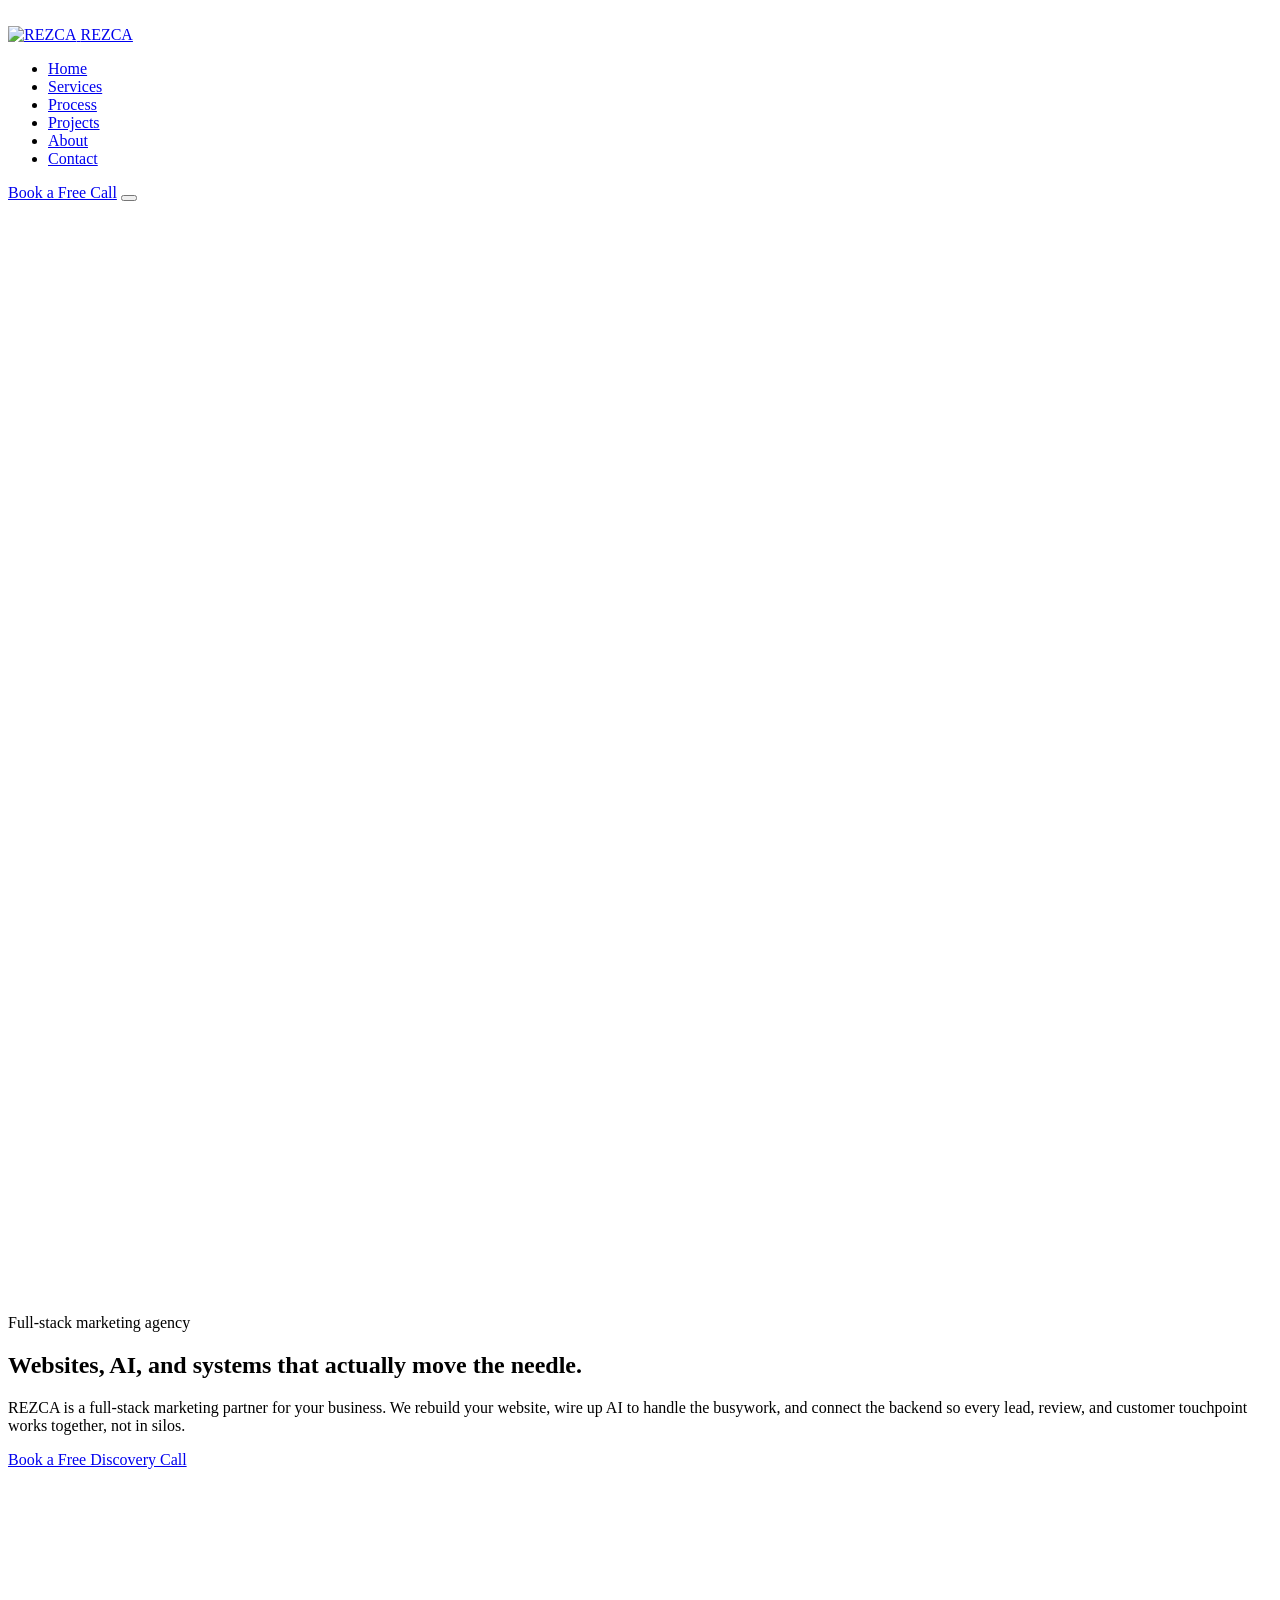
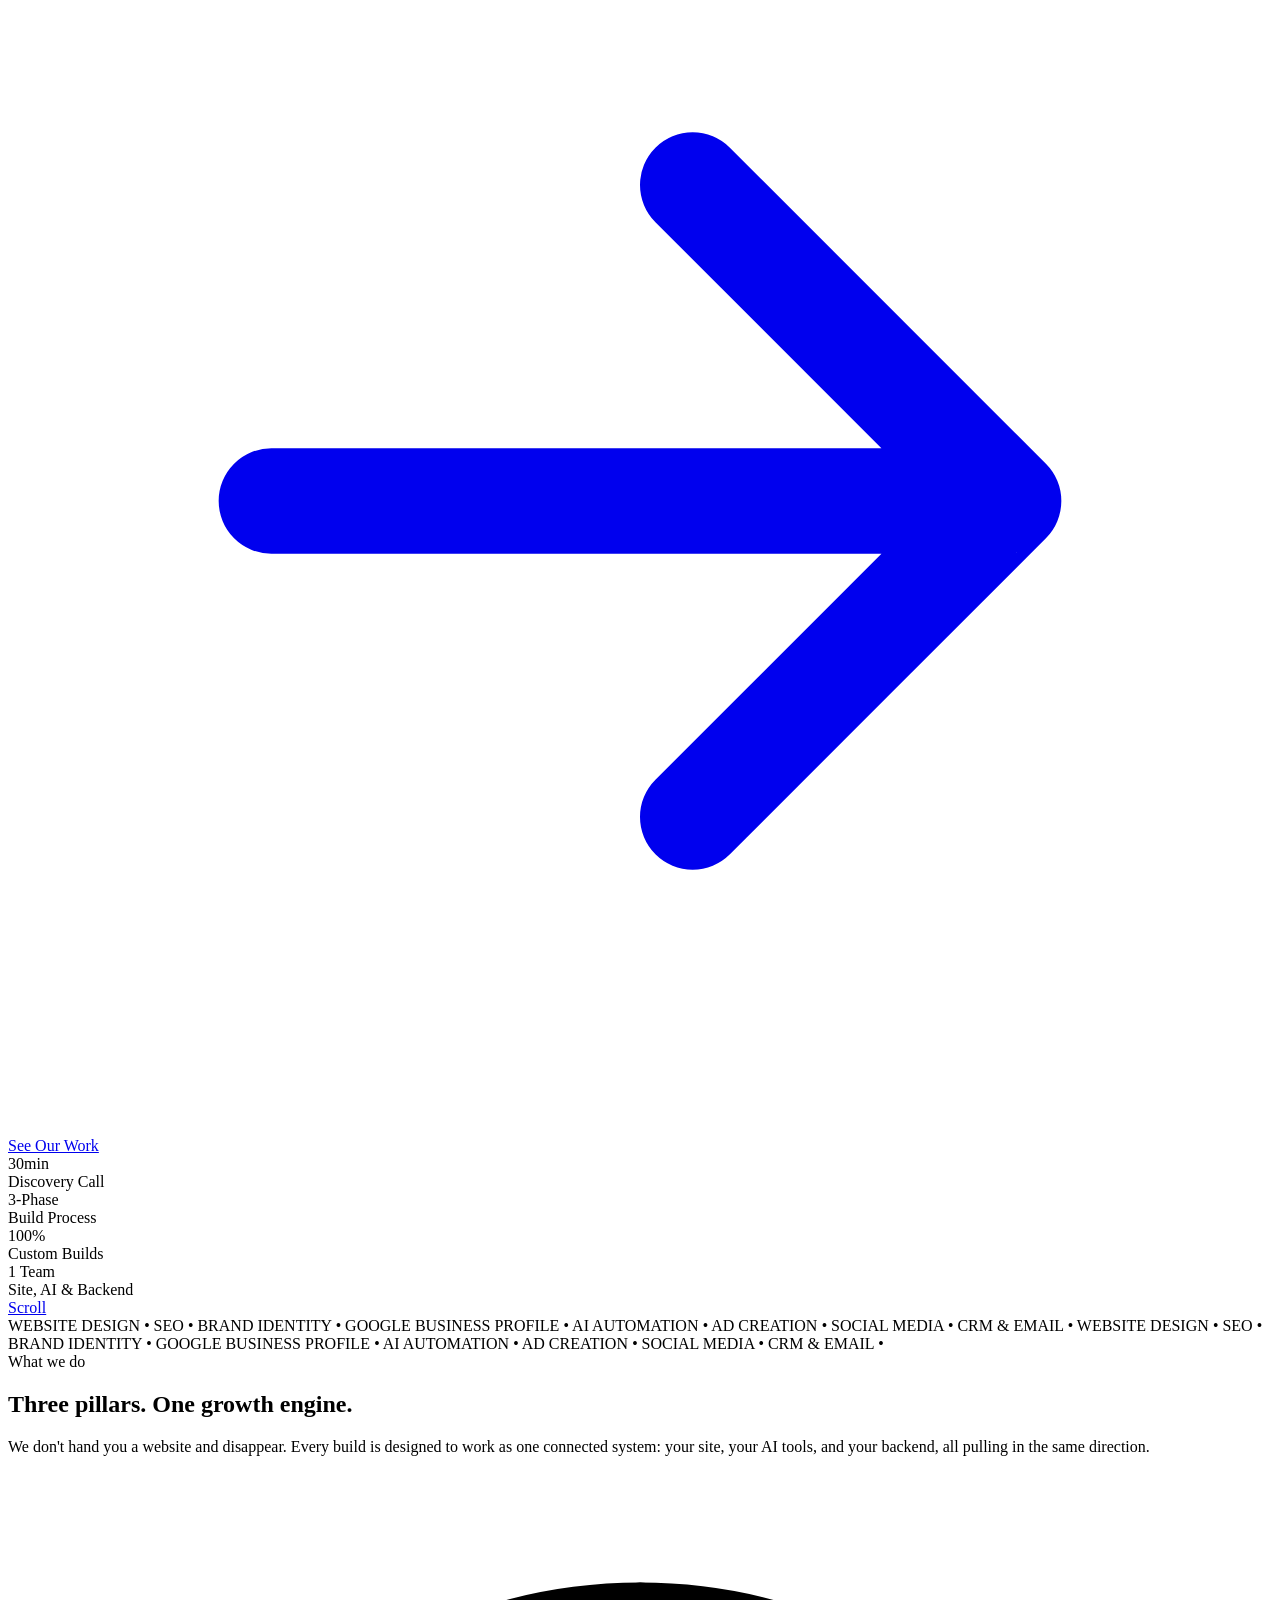
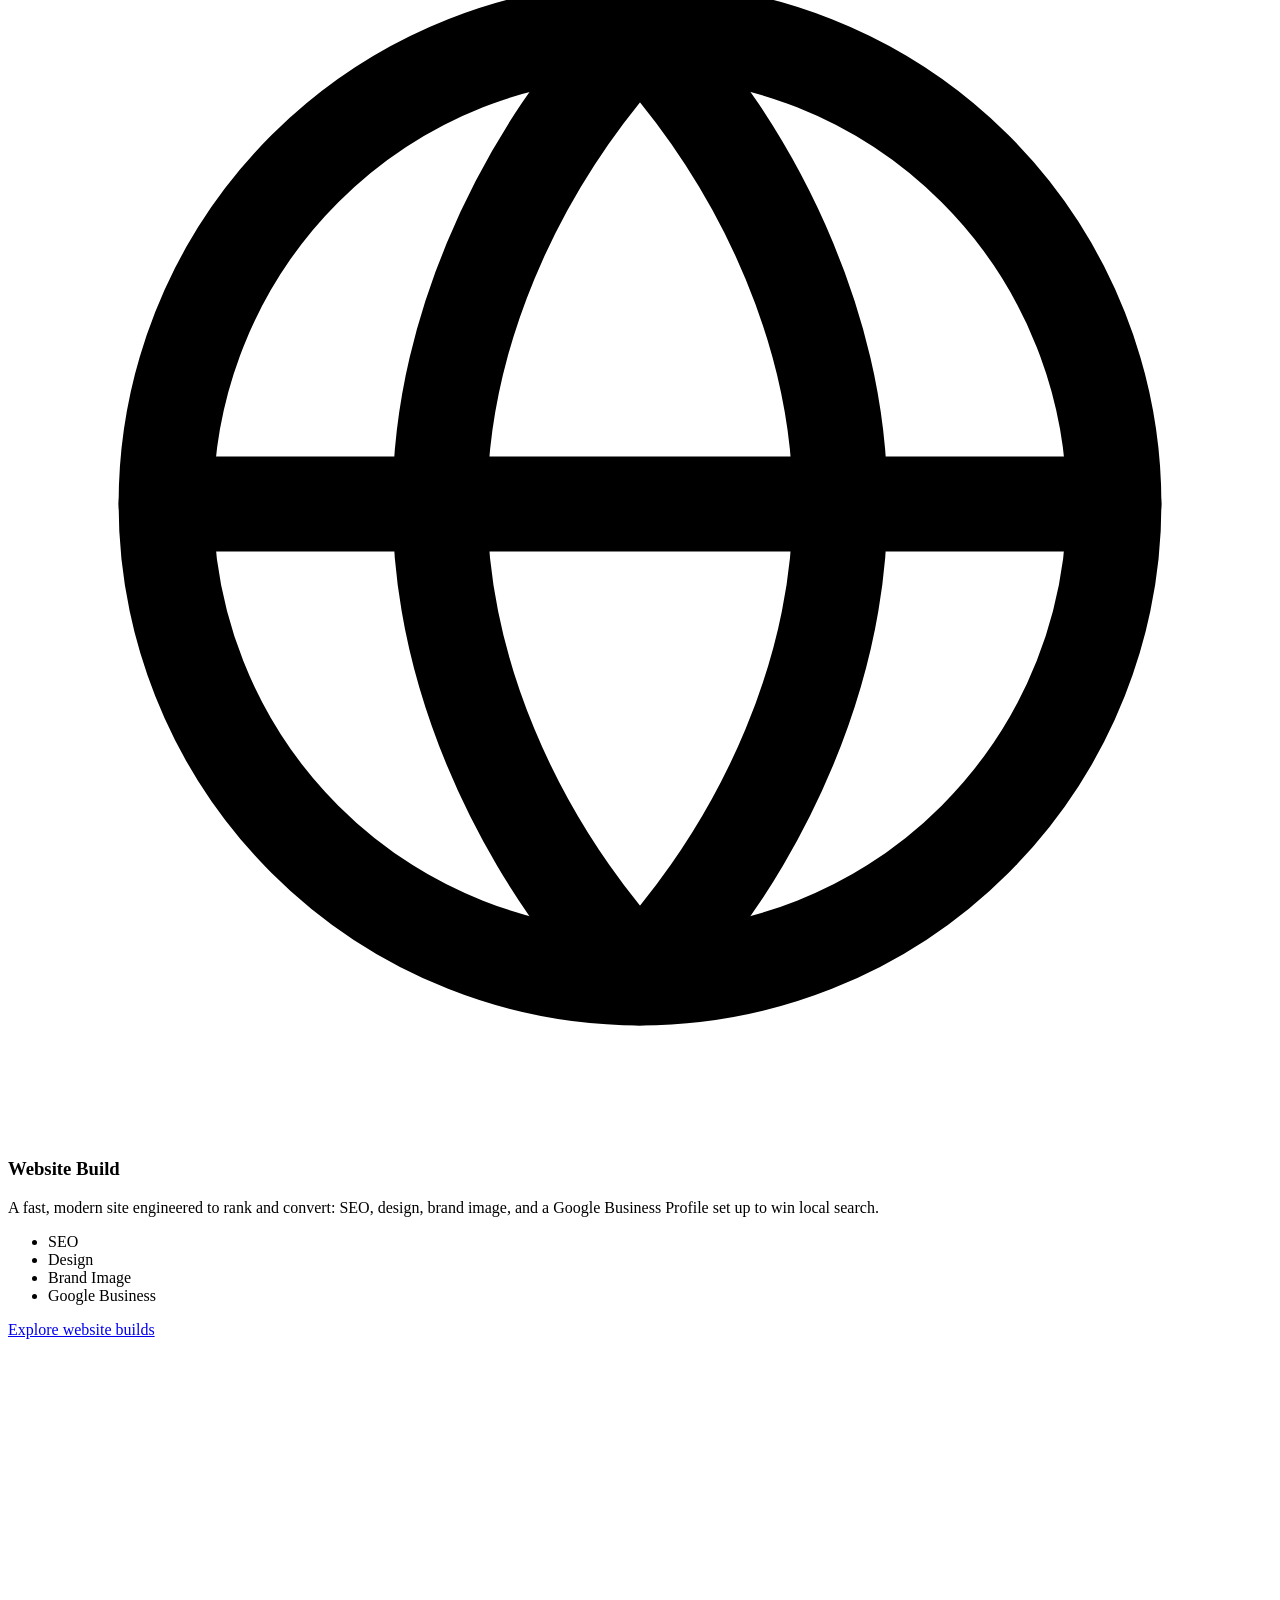
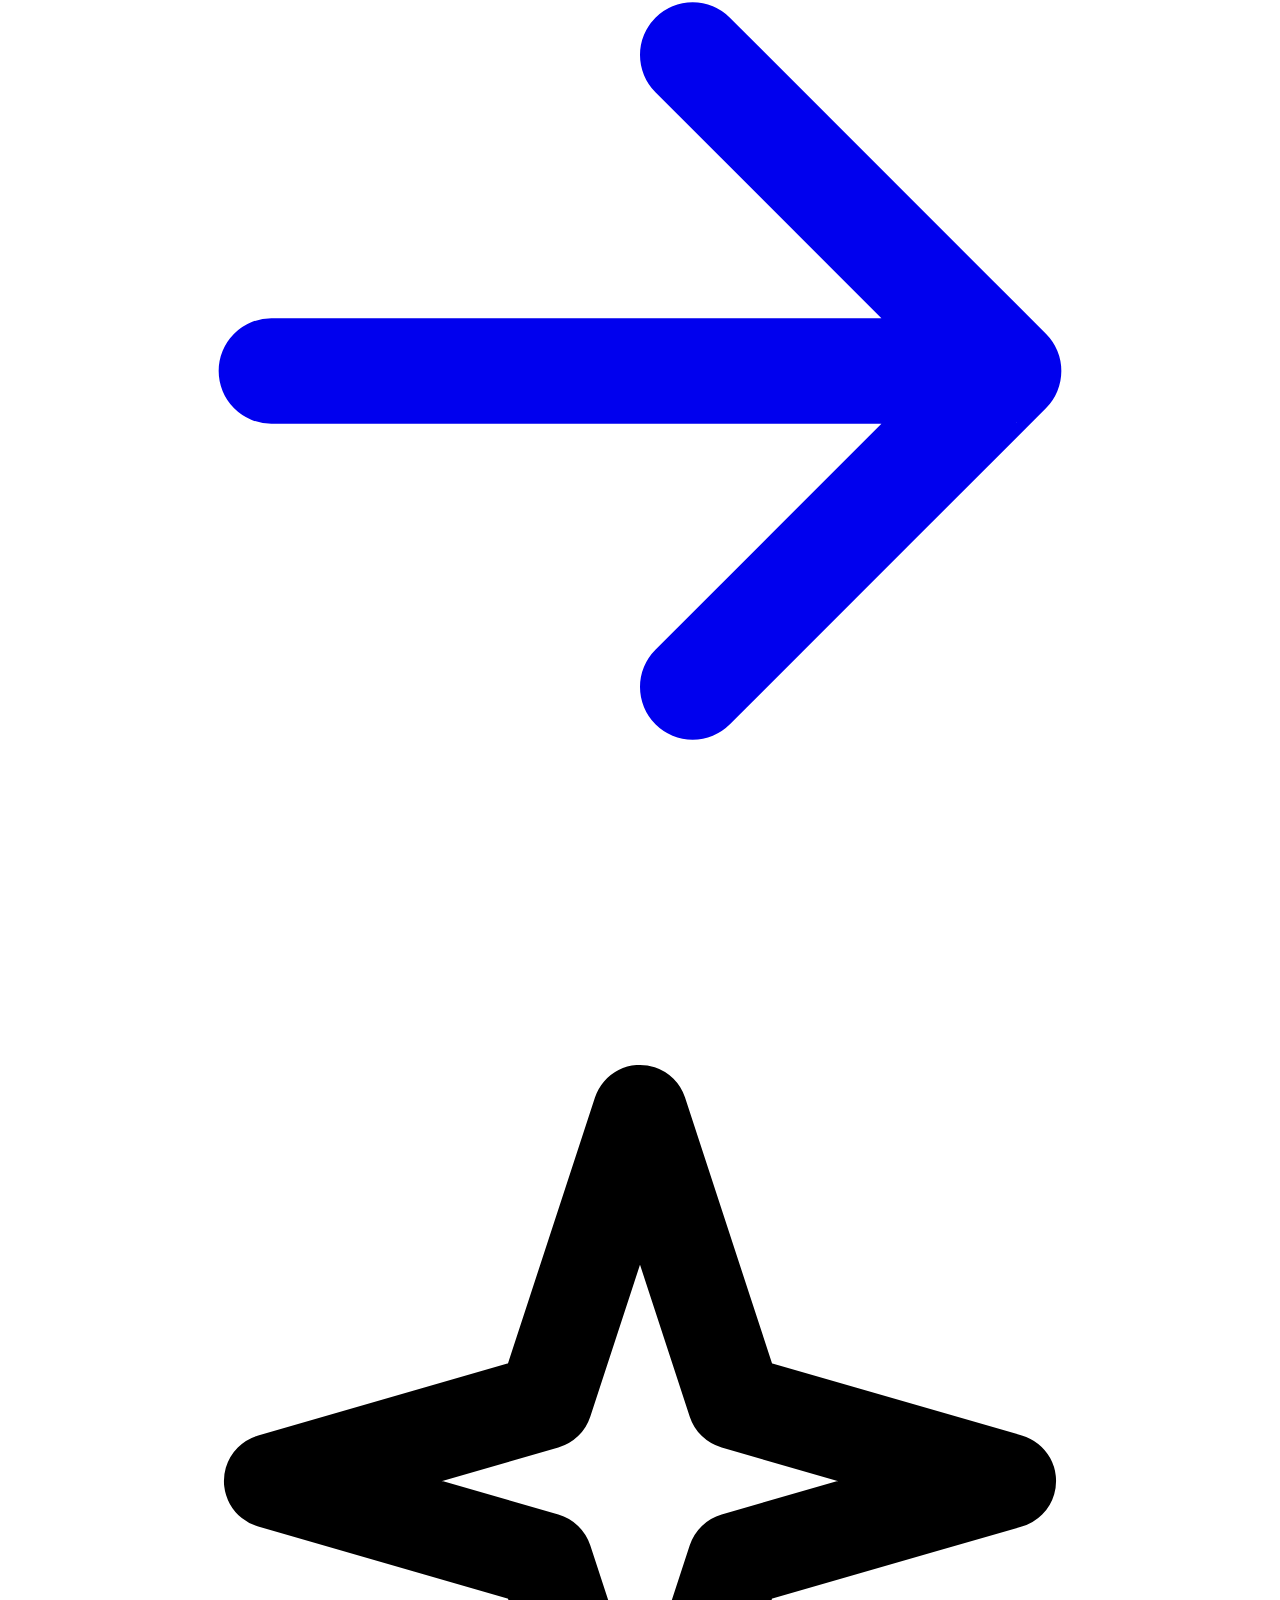
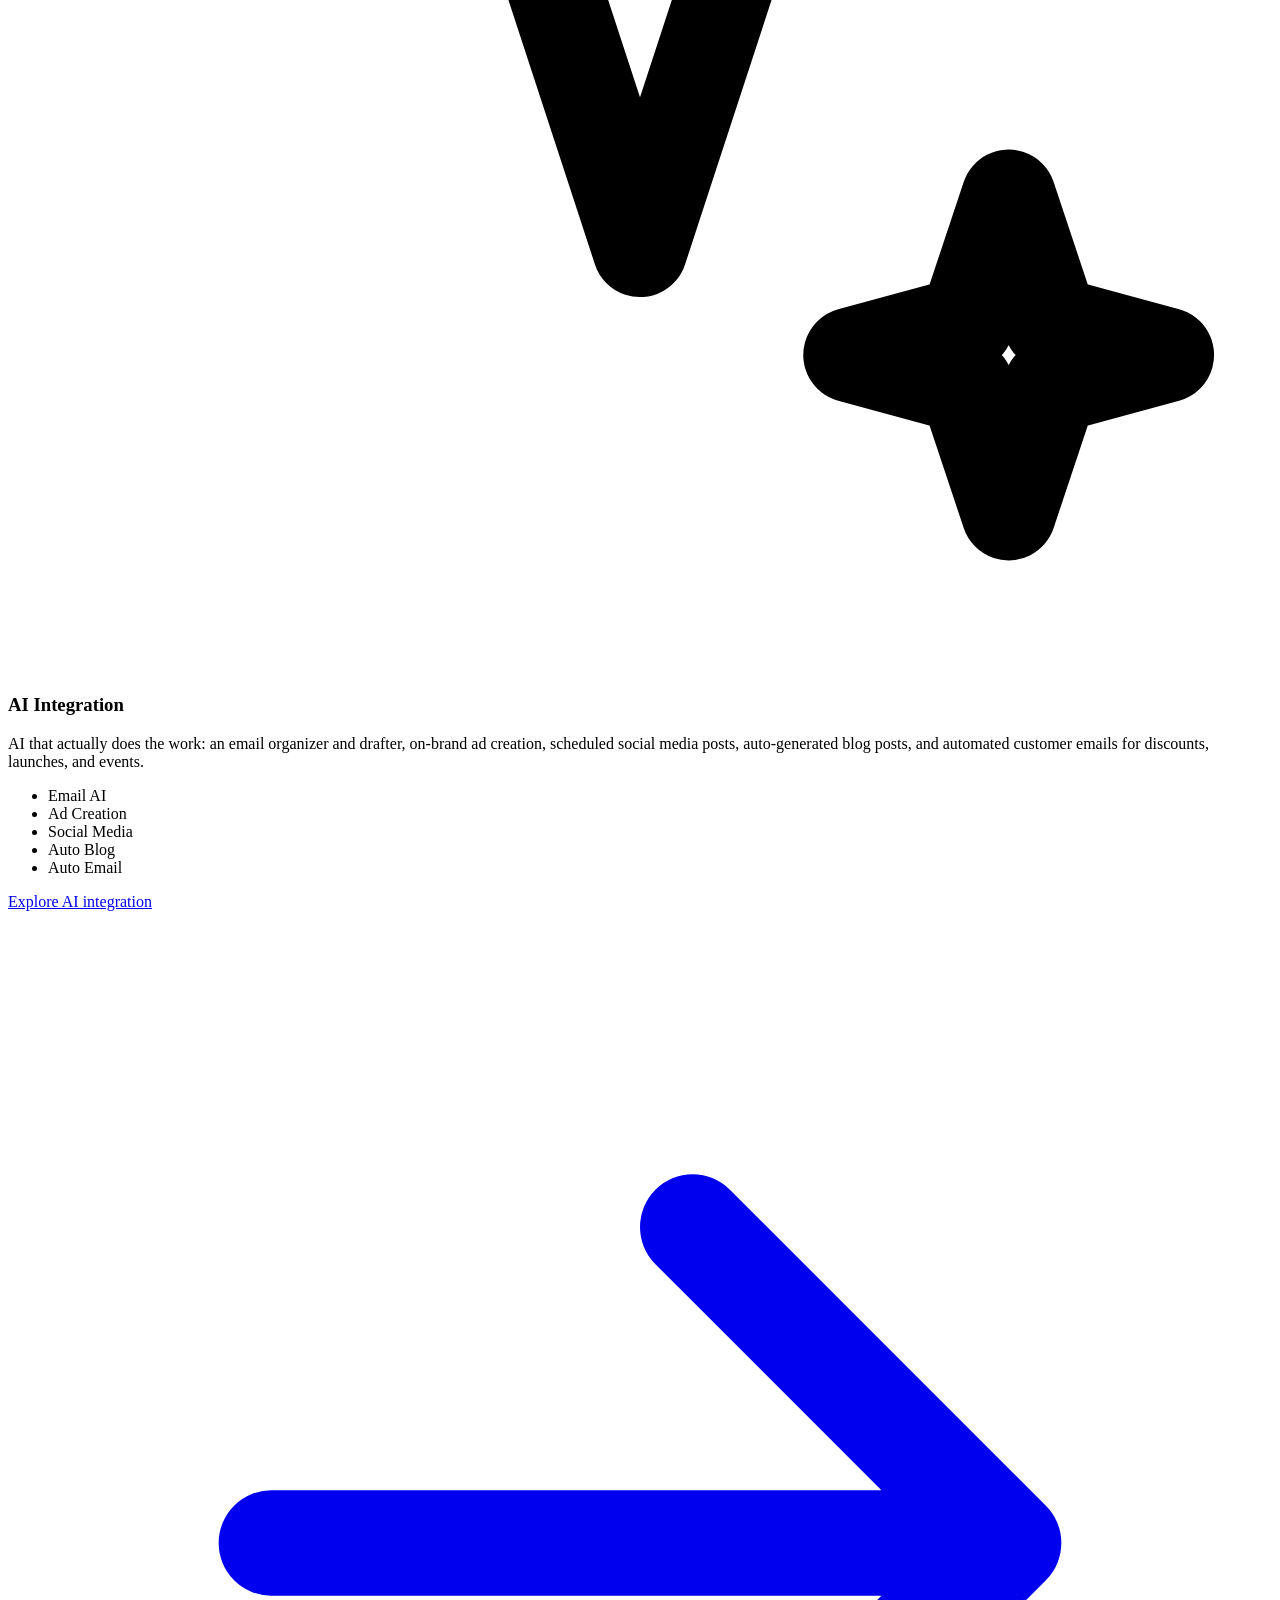
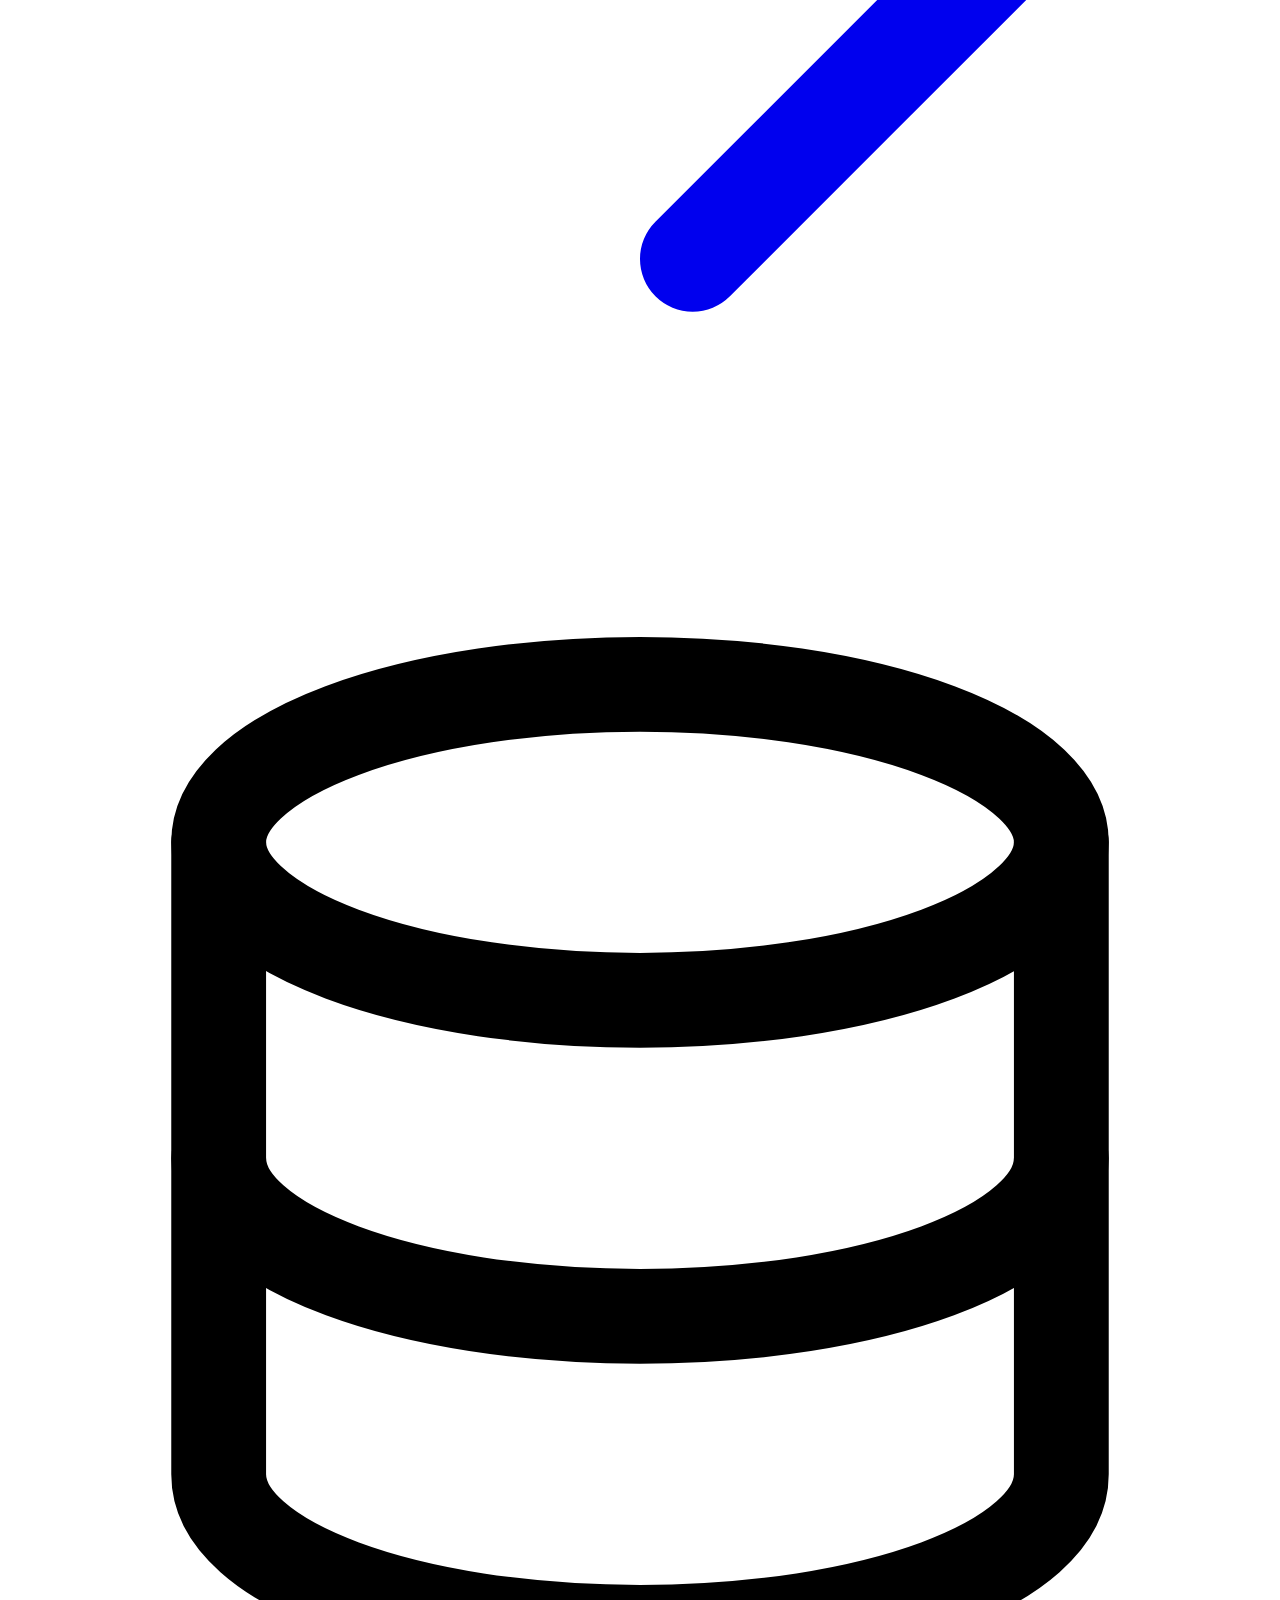
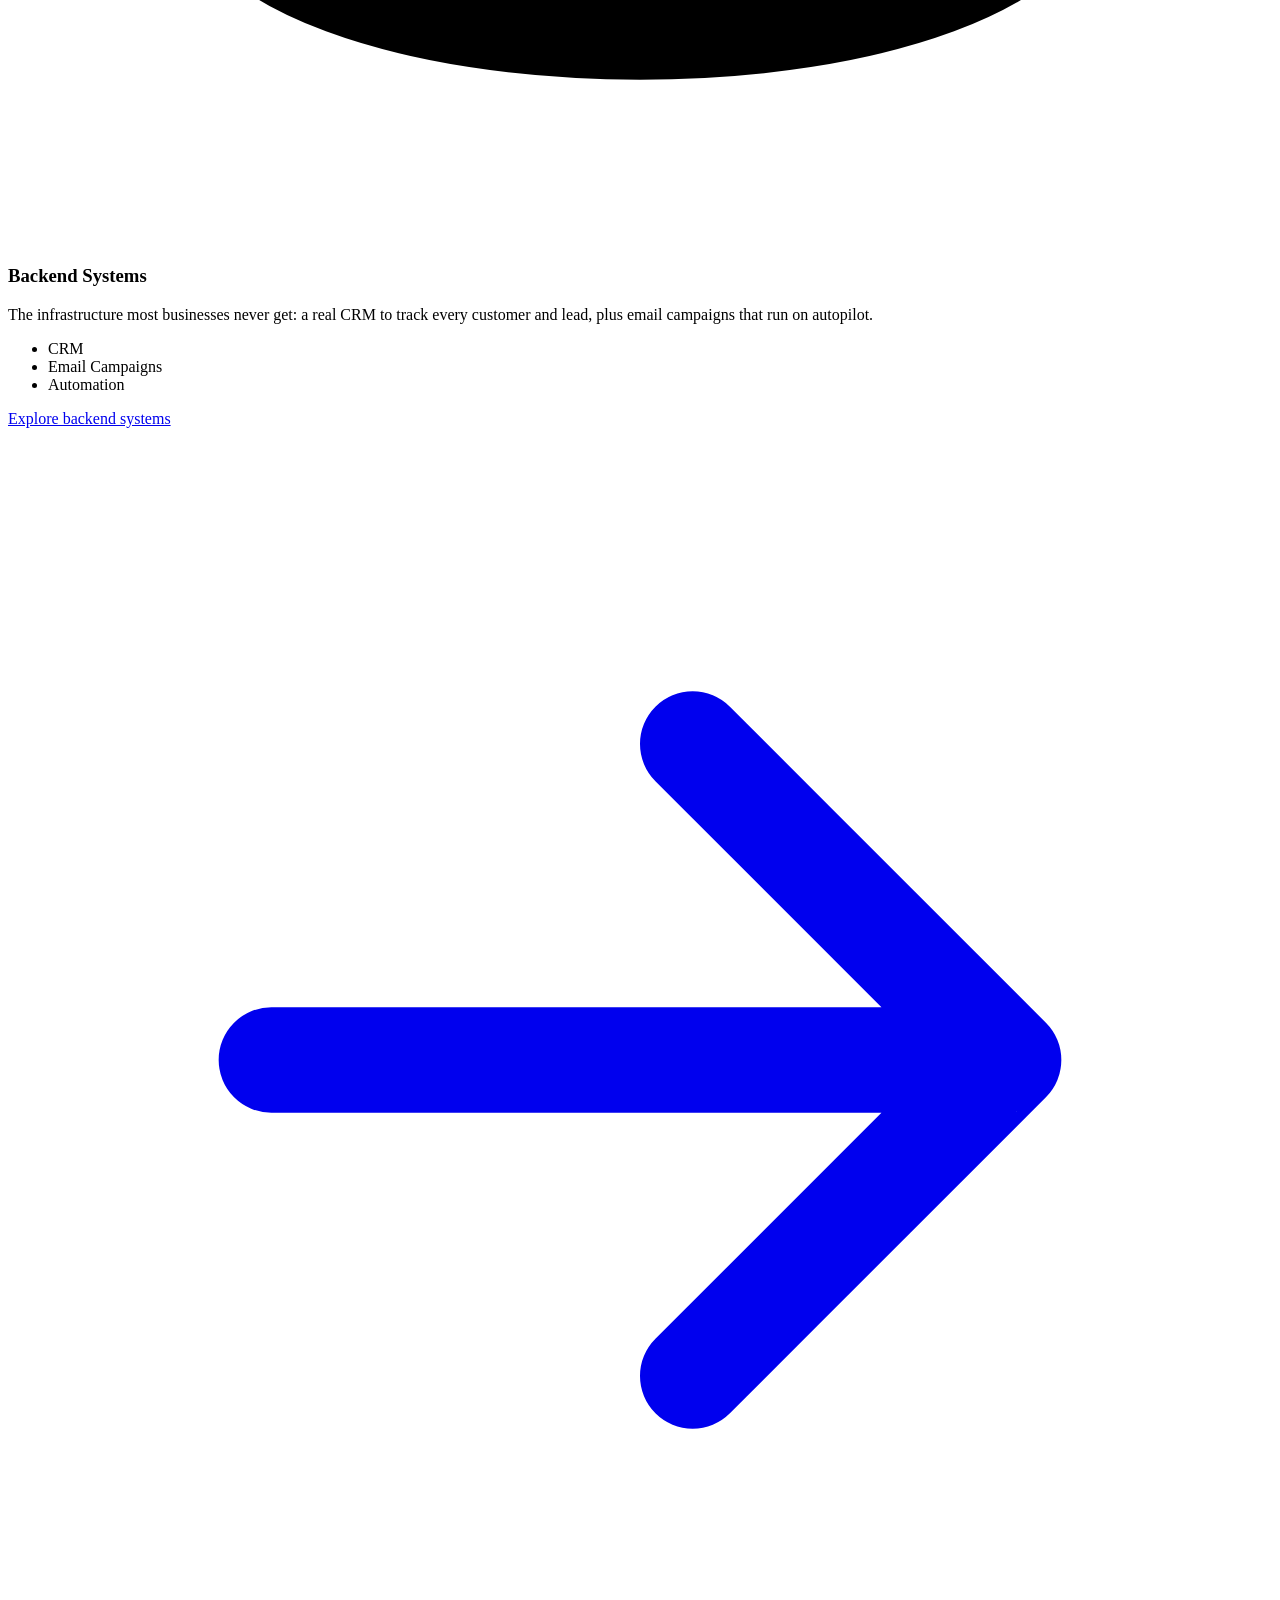
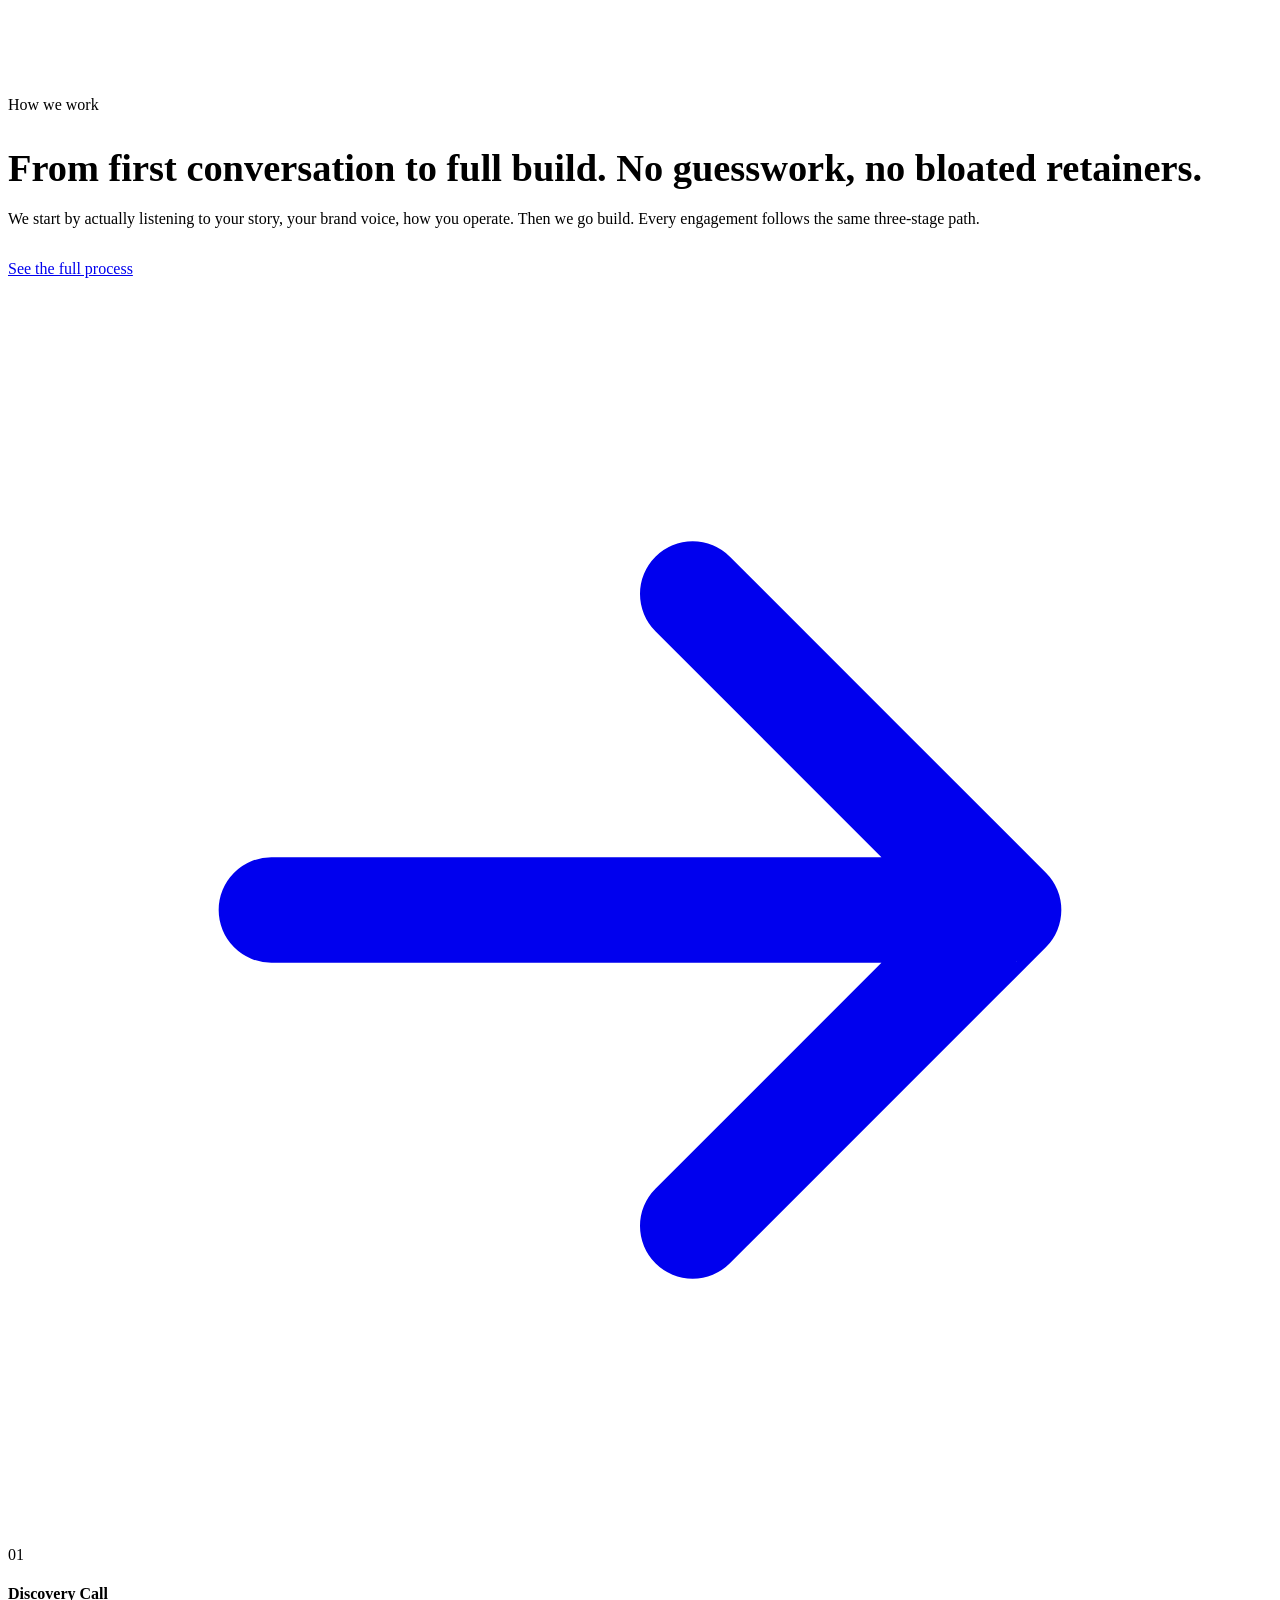
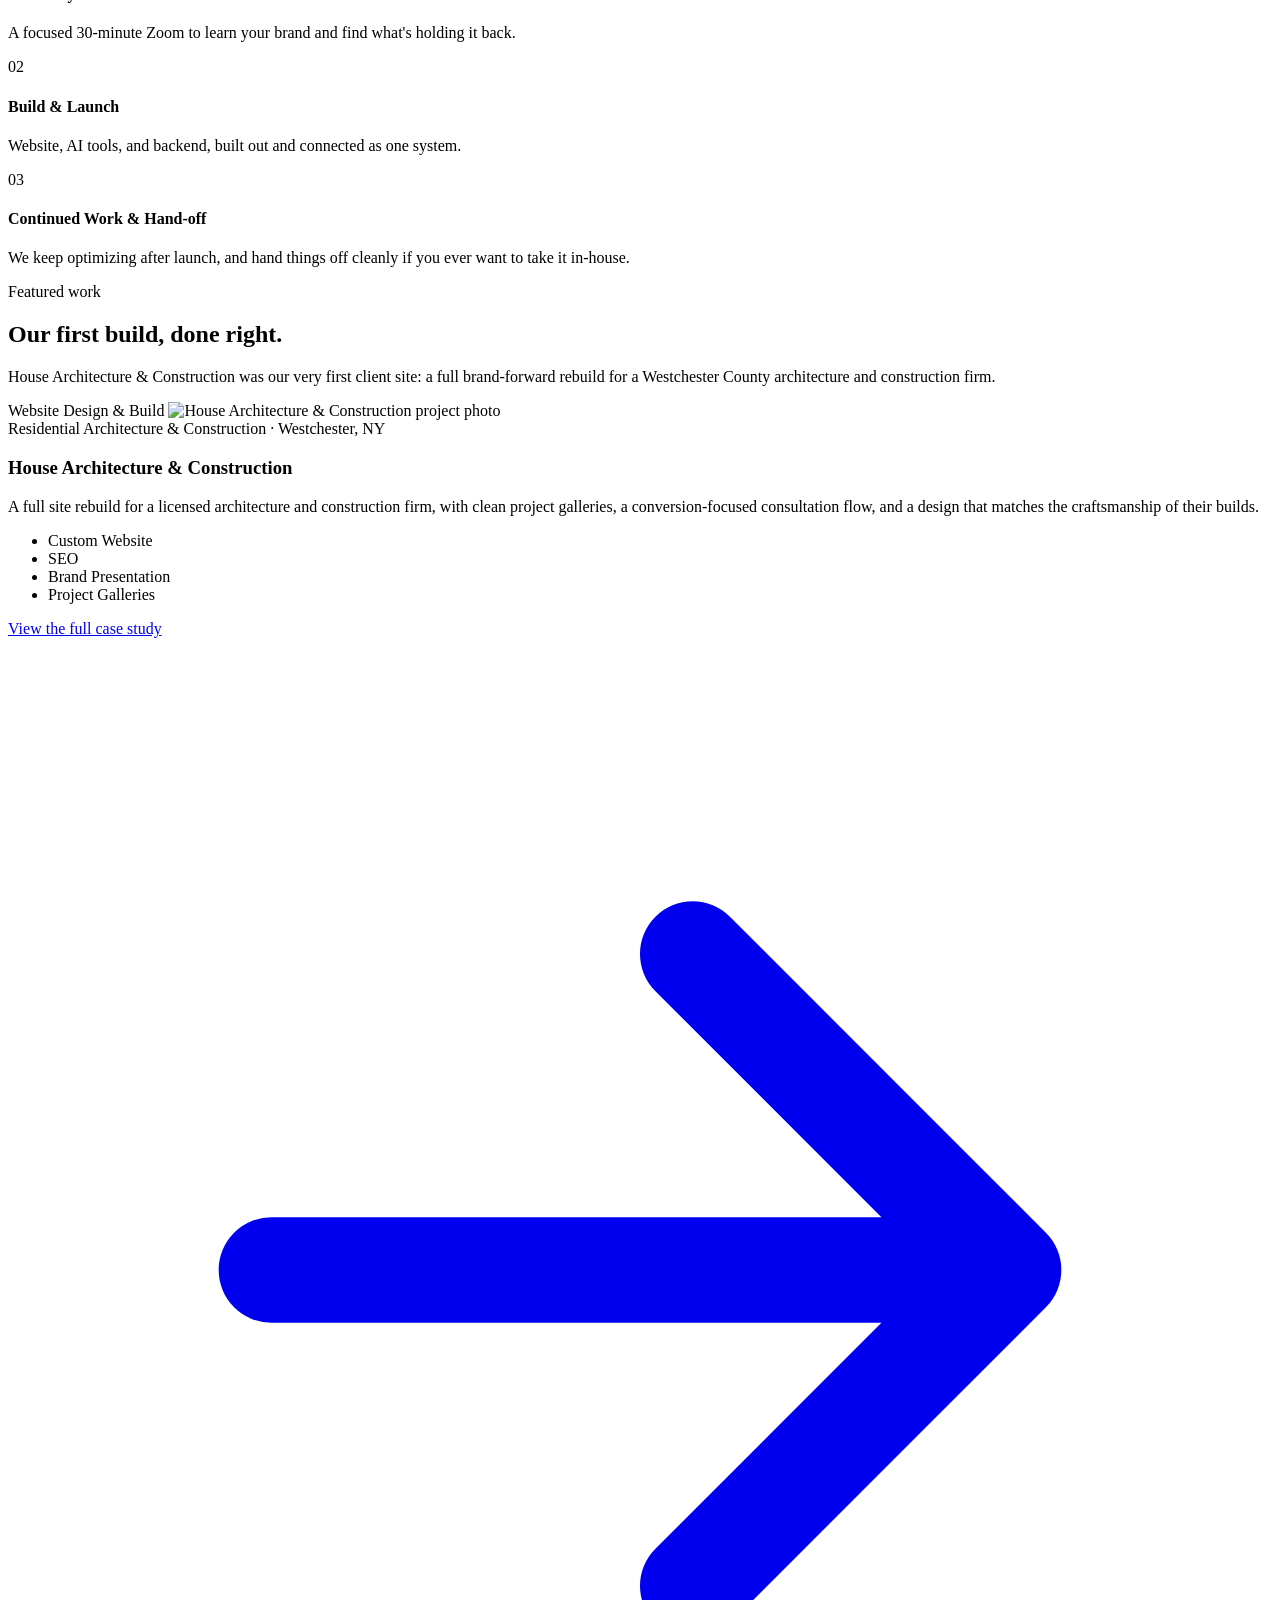
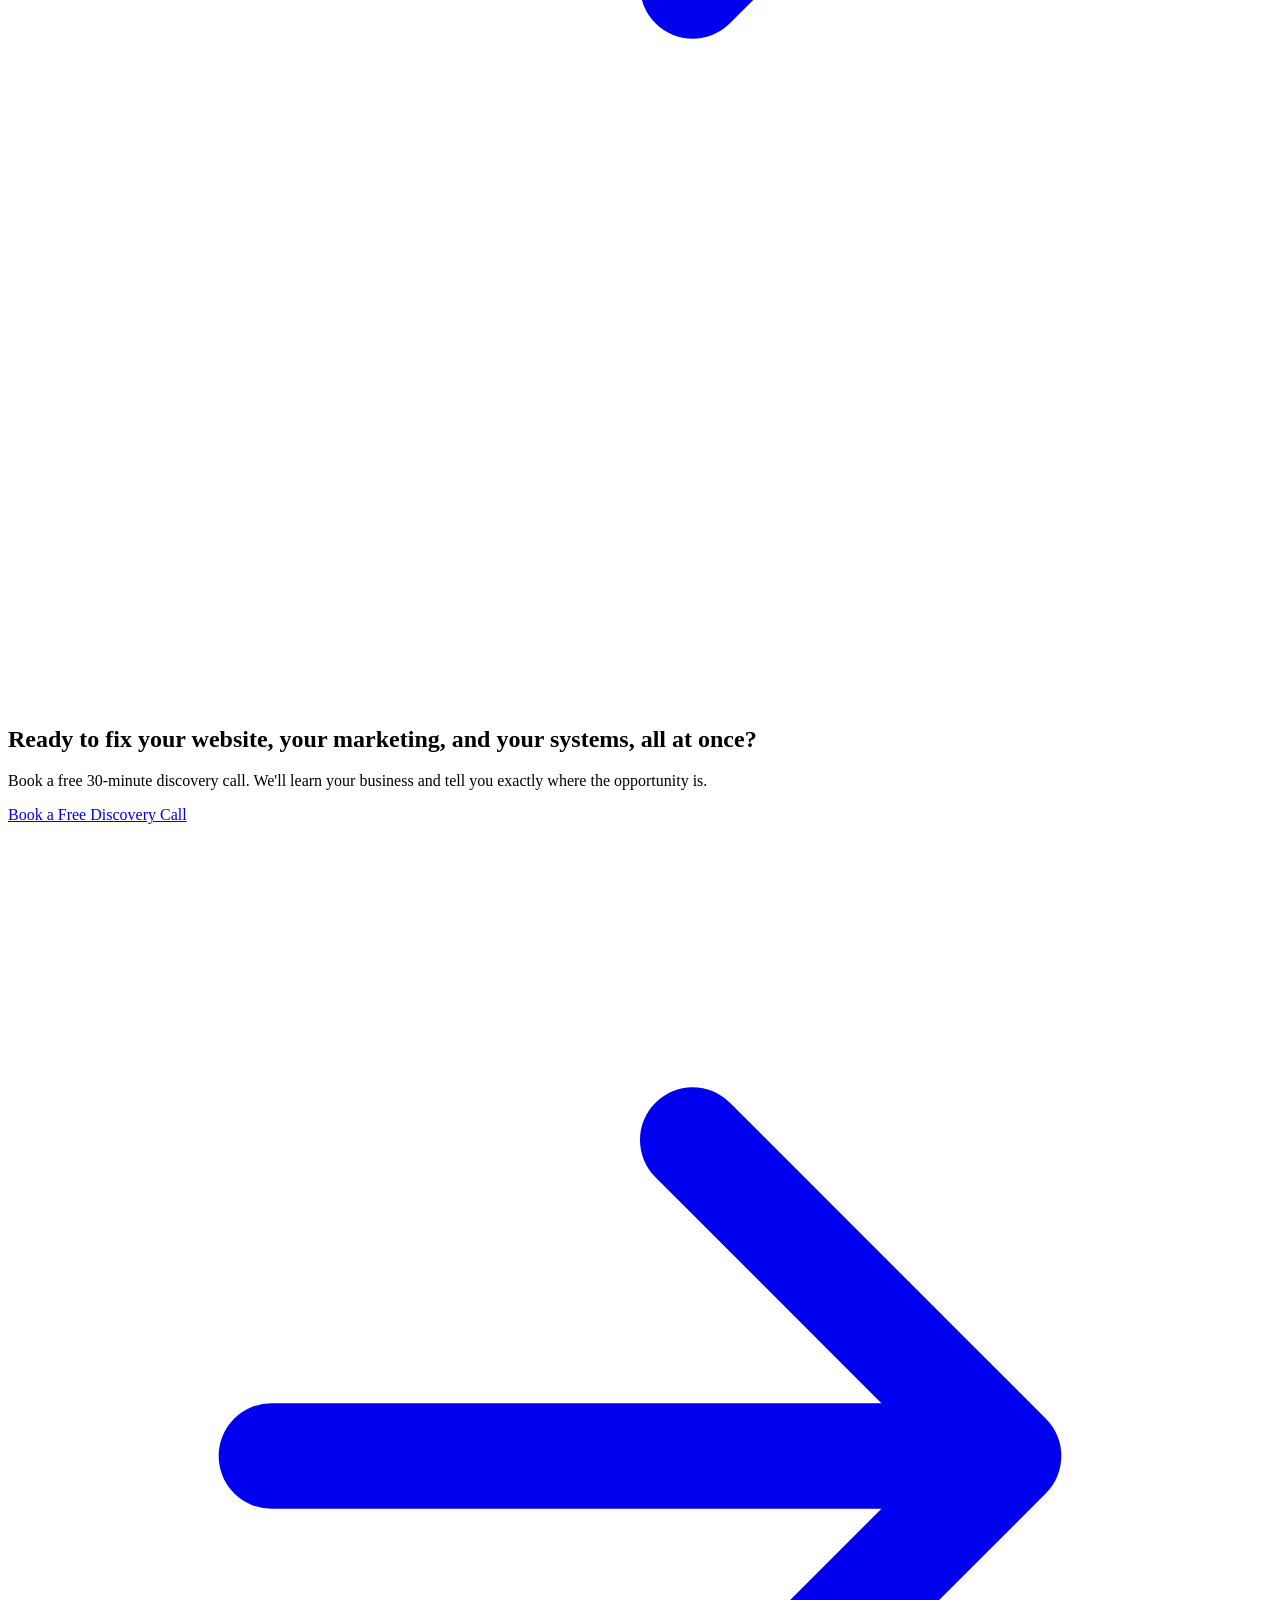
==== index.html @ aed5b9c6 "Wire up real social links, drop Instagram/Facebook placeholders Footer icons now link to the real X " ====
<!DOCTYPE html>
<html lang="en">
<head>
<meta charset="UTF-8">
<meta name="viewport" content="width=device-width, initial-scale=1.0">
<title>REZCA | Marketing That Drives Results</title>
<meta name="description" content="REZCA is a modern marketing agency offering website builds, AI integration, and backend systems designed to help your business grow.">
<meta name="robots" content="index, follow">
<link rel="canonical" href="https://rezcagroup.com/">
<meta name="theme-color" content="#050505">

<!-- Open Graph -->
<meta property="og:type" content="website">
<meta property="og:site_name" content="REZCA">
<meta property="og:title" content="REZCA | Marketing That Drives Results">
<meta property="og:description" content="REZCA is a modern marketing agency offering website builds, AI integration, and backend systems designed to help your business grow.">
<meta property="og:url" content="https://rezcagroup.com/">
<meta property="og:image" content="https://rezcagroup.com/images/og-cover.jpg">
<meta property="og:image:width" content="1200">
<meta property="og:image:height" content="630">
<meta property="og:locale" content="en_US">

<!-- Twitter -->
<meta name="twitter:card" content="summary_large_image">
<meta name="twitter:title" content="REZCA | Marketing That Drives Results">
<meta name="twitter:description" content="REZCA is a modern marketing agency offering website builds, AI integration, and backend systems designed to help your business grow.">
<meta name="twitter:image" content="https://rezcagroup.com/images/og-cover.jpg">
<link rel="icon" type="image/png" href="images/favicon-32.png">
<link rel="apple-touch-icon" href="images/favicon-180.png">
<link rel="stylesheet" href="css/style.css">
<script type="application/ld+json">
{
  "@context": "https://schema.org",
  "@type": "Organization",
  "name": "REZCA",
  "url": "https://rezcagroup.com/",
  "logo": "https://rezcagroup.com/images/icon-plain.png",
  "description": "REZCA is a marketing agency offering website builds, AI integration, and backend systems designed to help your business grow."
}
</script>
<script type="application/ld+json">
{
  "@context": "https://schema.org",
  "@type": "WebSite",
  "name": "REZCA",
  "url": "https://rezcagroup.com/"
}
</script>
</head>
<body>

<div id="preloader"><img class="mark" src="images/icon-plain.png" alt=""></div>
<div id="scroll-progress"></div>
<div class="noise-overlay"></div>

<!-- ================= HEADER ================= -->
<header id="site-header">
  <div class="container nav-inner">
    <a href="/" class="brand">
      <img src="images/icon-plain.png" alt="REZCA">
      <span>REZCA</span>
    </a>
    <nav class="primary-nav" id="primary-nav">
      <ul>
        <li><a href="/" class="active">Home</a></li>
        <li><a href="/services">Services</a></li>
        <li><a href="/process">Process</a></li>
        <li><a href="/projects">Projects</a></li>
        <li><a href="/about">About</a></li>
        <li><a href="/contact">Contact</a></li>
      </ul>
    </nav>
    <div class="nav-cta">
      <a href="/contact" class="btn btn-ghost btn-sm btn-magnetic">Book a Free Call</a>
      <button class="nav-toggle" id="nav-toggle" aria-label="Menu"><span></span><span></span><span></span></button>
    </div>
  </div>
</header>
<div class="nav-scrim" id="nav-scrim"></div>

<!-- ================= HERO ================= -->
<section class="hero">
  <canvas id="network"></canvas>
  <div class="bg-glow" style="width:520px;height:520px;background:var(--primary-dark);top:-140px;left:-160px;"></div>
  <div class="bg-glow" style="width:420px;height:420px;background:var(--primary);bottom:-120px;right:-100px;"></div>
  <div class="container hero-inner">
    <img class="hero-logo" src="images/icon-plain.png" alt="">
    <div class="eyebrow" data-reveal>Full-stack marketing agency</div>
    <h1 data-reveal>Websites, AI, and systems that <span class="grad-text">actually move the needle.</span></h1>
    <p class="lede" data-reveal>REZCA is a full-stack marketing partner for your business. We rebuild your website, wire up AI to handle the busywork, and connect the backend so every lead, review, and customer touchpoint works together, not in silos.</p>
    <div class="hero-actions" data-reveal>
      <a href="/contact" class="btn btn-primary btn-magnetic">
        Book a Free Discovery Call
        <svg viewBox="0 0 24 24" fill="none" stroke="currentColor" stroke-width="2" stroke-linecap="round" stroke-linejoin="round"><path d="M5 12h14M13 6l6 6-6 6"/></svg>
      </a>
      <a href="/projects" class="btn btn-ghost btn-magnetic">See Our Work</a>
    </div>
    <div class="hero-stats" data-stagger>
      <div>
        <div class="stat-num"><span>30</span>min</div>
        <div class="stat-label">Discovery Call</div>
      </div>
      <div>
        <div class="stat-num"><span>3</span>-Phase</div>
        <div class="stat-label">Build Process</div>
      </div>
      <div>
        <div class="stat-num"><span>100</span>%</div>
        <div class="stat-label">Custom Builds</div>
      </div>
      <div>
        <div class="stat-num"><span>1</span> Team</div>
        <div class="stat-label">Site, AI &amp; Backend</div>
      </div>
    </div>
  </div>
  <a href="#services" class="scroll-cue"><span>Scroll</span><span class="line"></span></a>
</section>

<!-- ================= MARQUEE ================= -->
<div class="marquee">
  <div class="marquee-track">
    <span>WEBSITE DESIGN <i>•</i> SEO <i>•</i> BRAND IDENTITY <i>•</i> GOOGLE BUSINESS PROFILE <i>•</i> AI AUTOMATION <i>•</i> AD CREATION <i>•</i> SOCIAL MEDIA <i>•</i> CRM &amp; EMAIL <i>•</i></span>
    <span>WEBSITE DESIGN <i>•</i> SEO <i>•</i> BRAND IDENTITY <i>•</i> GOOGLE BUSINESS PROFILE <i>•</i> AI AUTOMATION <i>•</i> AD CREATION <i>•</i> SOCIAL MEDIA <i>•</i> CRM &amp; EMAIL <i>•</i></span>
  </div>
</div>

<!-- ================= SERVICES OVERVIEW ================= -->
<section class="section" id="services">
  <div class="container">
    <div class="section-head center" data-reveal>
      <div class="eyebrow" style="justify-content:center;">What we do</div>
      <h2>Three pillars. One growth engine.</h2>
      <p>We don't hand you a website and disappear. Every build is designed to work as one connected system: your site, your AI tools, and your backend, all pulling in the same direction.</p>
    </div>

    <div class="grid grid-3" data-stagger>
      <div class="card">
        <div class="icon-badge">
          <svg viewBox="0 0 24 24" fill="none" stroke="currentColor" stroke-width="1.8" stroke-linecap="round" stroke-linejoin="round"><circle cx="12" cy="12" r="9"/><path d="M3 12h18M12 3c2.5 2.7 3.8 6 3.8 9s-1.3 6.3-3.8 9c-2.5-2.7-3.8-6-3.8-9s1.3-6.3 3.8-9z"/></svg>
        </div>
        <h3>Website Build</h3>
        <p>A fast, modern site engineered to rank and convert: SEO, design, brand image, and a Google Business Profile set up to win local search.</p>
        <ul class="tag-list">
          <li>SEO</li><li>Design</li><li>Brand Image</li><li>Google Business</li>
        </ul>
        <a href="/services#website" class="card-link">Explore website builds
          <svg viewBox="0 0 24 24" fill="none" stroke="currentColor" stroke-width="2" stroke-linecap="round" stroke-linejoin="round"><path d="M5 12h14M13 6l6 6-6 6"/></svg>
        </a>
      </div>

      <div class="card">
        <div class="icon-badge">
          <svg viewBox="0 0 24 24" fill="none" stroke="currentColor" stroke-width="1.8" stroke-linecap="round" stroke-linejoin="round"><path d="M12 2l1.8 5.5L19 9l-5.2 1.5L12 16l-1.8-5.5L5 9l5.2-1.5L12 2z"/><path d="M19 15l.8 2.4L22 18l-2.2.6L19 21l-.8-2.4L16 18l2.2-.6L19 15z"/></svg>
        </div>
        <h3>AI Integration</h3>
        <p>AI that actually does the work: an email organizer and drafter, on-brand ad creation, scheduled social media posts, auto-generated blog posts, and automated customer emails for discounts, launches, and events.</p>
        <ul class="tag-list">
          <li>Email AI</li><li>Ad Creation</li><li>Social Media</li><li>Auto Blog</li><li>Auto Email</li>
        </ul>
        <a href="/services#ai" class="card-link">Explore AI integration
          <svg viewBox="0 0 24 24" fill="none" stroke="currentColor" stroke-width="2" stroke-linecap="round" stroke-linejoin="round"><path d="M5 12h14M13 6l6 6-6 6"/></svg>
        </a>
      </div>

      <div class="card">
        <div class="icon-badge">
          <svg viewBox="0 0 24 24" fill="none" stroke="currentColor" stroke-width="1.8" stroke-linecap="round" stroke-linejoin="round"><ellipse cx="12" cy="5" rx="8" ry="3"/><path d="M4 5v6c0 1.7 3.6 3 8 3s8-1.3 8-3V5"/><path d="M4 11v6c0 1.7 3.6 3 8 3s8-1.3 8-3v-6"/></svg>
        </div>
        <h3>Backend Systems</h3>
        <p>The infrastructure most businesses never get: a real CRM to track every customer and lead, plus email campaigns that run on autopilot.</p>
        <ul class="tag-list">
          <li>CRM</li><li>Email Campaigns</li><li>Automation</li>
        </ul>
        <a href="/services#backend" class="card-link">Explore backend systems
          <svg viewBox="0 0 24 24" fill="none" stroke="currentColor" stroke-width="2" stroke-linecap="round" stroke-linejoin="round"><path d="M5 12h14M13 6l6 6-6 6"/></svg>
        </a>
      </div>
    </div>
  </div>
</section>

<!-- ================= PROCESS TEASER ================= -->
<section class="section section-sm" style="background:var(--bg-elevated); border-top:1px solid var(--border); border-bottom:1px solid var(--border);">
  <div class="container">
    <div class="split">
      <div data-reveal>
        <div class="eyebrow">How we work</div>
        <h2 style="font-size:clamp(1.8rem,3.4vw,2.4rem); margin-bottom:20px;">From first conversation to full build. No guesswork, no bloated retainers.</h2>
        <p style="color:var(--muted); margin-bottom:32px;">We start by actually listening to your story, your brand voice, how you operate. Then we go build. Every engagement follows the same three-stage path.</p>
        <a href="/process" class="btn btn-primary btn-magnetic">
          See the full process
          <svg viewBox="0 0 24 24" fill="none" stroke="currentColor" stroke-width="2" stroke-linecap="round" stroke-linejoin="round"><path d="M5 12h14M13 6l6 6-6 6"/></svg>
        </a>
      </div>
      <div data-stagger>
        <div class="value-row" style="border-top:1px solid var(--border);">
          <div class="vnum">01</div>
          <div><h4>Discovery Call</h4><p>A focused 30-minute Zoom to learn your brand and find what's holding it back.</p></div>
        </div>
        <div class="value-row">
          <div class="vnum">02</div>
          <div><h4>Build &amp; Launch</h4><p>Website, AI tools, and backend, built out and connected as one system.</p></div>
        </div>
        <div class="value-row">
          <div class="vnum">03</div>
          <div><h4>Continued Work &amp; Hand-off</h4><p>We keep optimizing after launch, and hand things off cleanly if you ever want to take it in-house.</p></div>
        </div>
      </div>
    </div>
  </div>
</section>

<!-- ================= FEATURED PROJECT ================= -->
<section class="section">
  <div class="container">
    <div class="section-head" data-reveal>
      <div class="eyebrow">Featured work</div>
      <h2>Our first build, done right.</h2>
      <p>House Architecture &amp; Construction was our very first client site: a full brand-forward rebuild for a Westchester County architecture and construction firm.</p>
    </div>

    <div class="project-feature tilt" data-reveal-scale>
      <div class="project-media">
        <span class="media-badge">Website Design &amp; Build</span>
        <img src="https://www.housearchitectureandconstruction.com/hero-house.jpg" alt="House Architecture & Construction project photo" loading="lazy">
      </div>
      <div class="project-info">
        <div class="role">Residential Architecture &amp; Construction · Westchester, NY</div>
        <h3>House Architecture &amp; Construction</h3>
        <p class="desc">A full site rebuild for a licensed architecture and construction firm, with clean project galleries, a conversion-focused consultation flow, and a design that matches the craftsmanship of their builds.</p>
        <ul class="services-used">
          <li>Custom Website</li><li>SEO</li><li>Brand Presentation</li><li>Project Galleries</li>
        </ul>
        <a href="/projects" class="btn btn-ghost btn-magnetic">
          View the full case study
          <svg viewBox="0 0 24 24" fill="none" stroke="currentColor" stroke-width="2" stroke-linecap="round" stroke-linejoin="round"><path d="M5 12h14M13 6l6 6-6 6"/></svg>
        </a>
      </div>
    </div>
  </div>
</section>

<!-- ================= CTA BANNER ================= -->
<section class="section section-sm">
  <div class="container">
    <div class="cta-banner" data-reveal-scale>
      <div class="bg-glow" style="width:400px;height:400px;background:var(--primary);top:-100px;left:50%;transform:translateX(-50%);"></div>
      <h2>Ready to fix your website, your marketing, and your systems, all at once?</h2>
      <p>Book a free 30-minute discovery call. We'll learn your business and tell you exactly where the opportunity is.</p>
      <div class="actions">
        <a href="/contact" class="btn btn-primary btn-magnetic">
          Book a Free Discovery Call
          <svg viewBox="0 0 24 24" fill="none" stroke="currentColor" stroke-width="2" stroke-linecap="round" stroke-linejoin="round"><path d="M5 12h14M13 6l6 6-6 6"/></svg>
        </a>
        <a href="/services" class="btn btn-ghost btn-magnetic">View Services</a>
      </div>
    </div>
  </div>
</section>

<!-- ================= FOOTER ================= -->
<footer>
  <div class="container">
    <div class="footer-top">
      <div class="footer-brand">
        <img src="images/logo-plain-transparent.png" alt="REZCA">
        <p>A marketing agency built for growing businesses, offering websites, AI integration, and backend systems, engineered as one connected growth system.</p>
        <div class="social-row">
          <a href="https://x.com/Rezcagroup" target="_blank" rel="noopener" aria-label="X (Twitter)"><svg viewBox="0 0 24 24" fill="none" stroke="currentColor" stroke-width="1.8" stroke-linecap="round"><path d="M4 4l16 16M20 4L4 20"/></svg></a>
          <a href="https://www.linkedin.com/company/rezcagroup/" target="_blank" rel="noopener" aria-label="LinkedIn"><svg viewBox="0 0 24 24" fill="none" stroke="currentColor" stroke-width="1.8"><rect x="3" y="3" width="18" height="18" rx="3"/><path d="M7 10v7M7 7v.01M12 17v-4.5a2.5 2.5 0 015 0V17M12 10v7"/></svg></a>
        </div>
      </div>
      <div class="footer-col">
        <h5>Company</h5>
        <ul>
          <li><a href="/about">About</a></li>
          <li><a href="/process">Our Process</a></li>
          <li><a href="/projects">Projects</a></li>
          <li><a href="/contact">Contact</a></li>
        </ul>
      </div>
      <div class="footer-col">
        <h5>Services</h5>
        <ul>
          <li><a href="/services#website">Website Build</a></li>
          <li><a href="/services#ai">AI Integration</a></li>
          <li><a href="/services#backend">Backend Systems</a></li>
        </ul>
      </div>
      <div class="footer-col">
        <h5>Get Started</h5>
        <ul>
          <li><a href="/contact">Book a Free Call</a></li>
          <li><a href="/contact">Send a Message</a></li>
        </ul>
      </div>
    </div>
    <div class="footer-bottom">
      <span>© 2026 REZCA. All rights reserved.</span>
      <span>Integration that brings optimization.</span>
    </div>
  </div>
</footer>

<script src="js/main.js"></script>
</body>
</html>
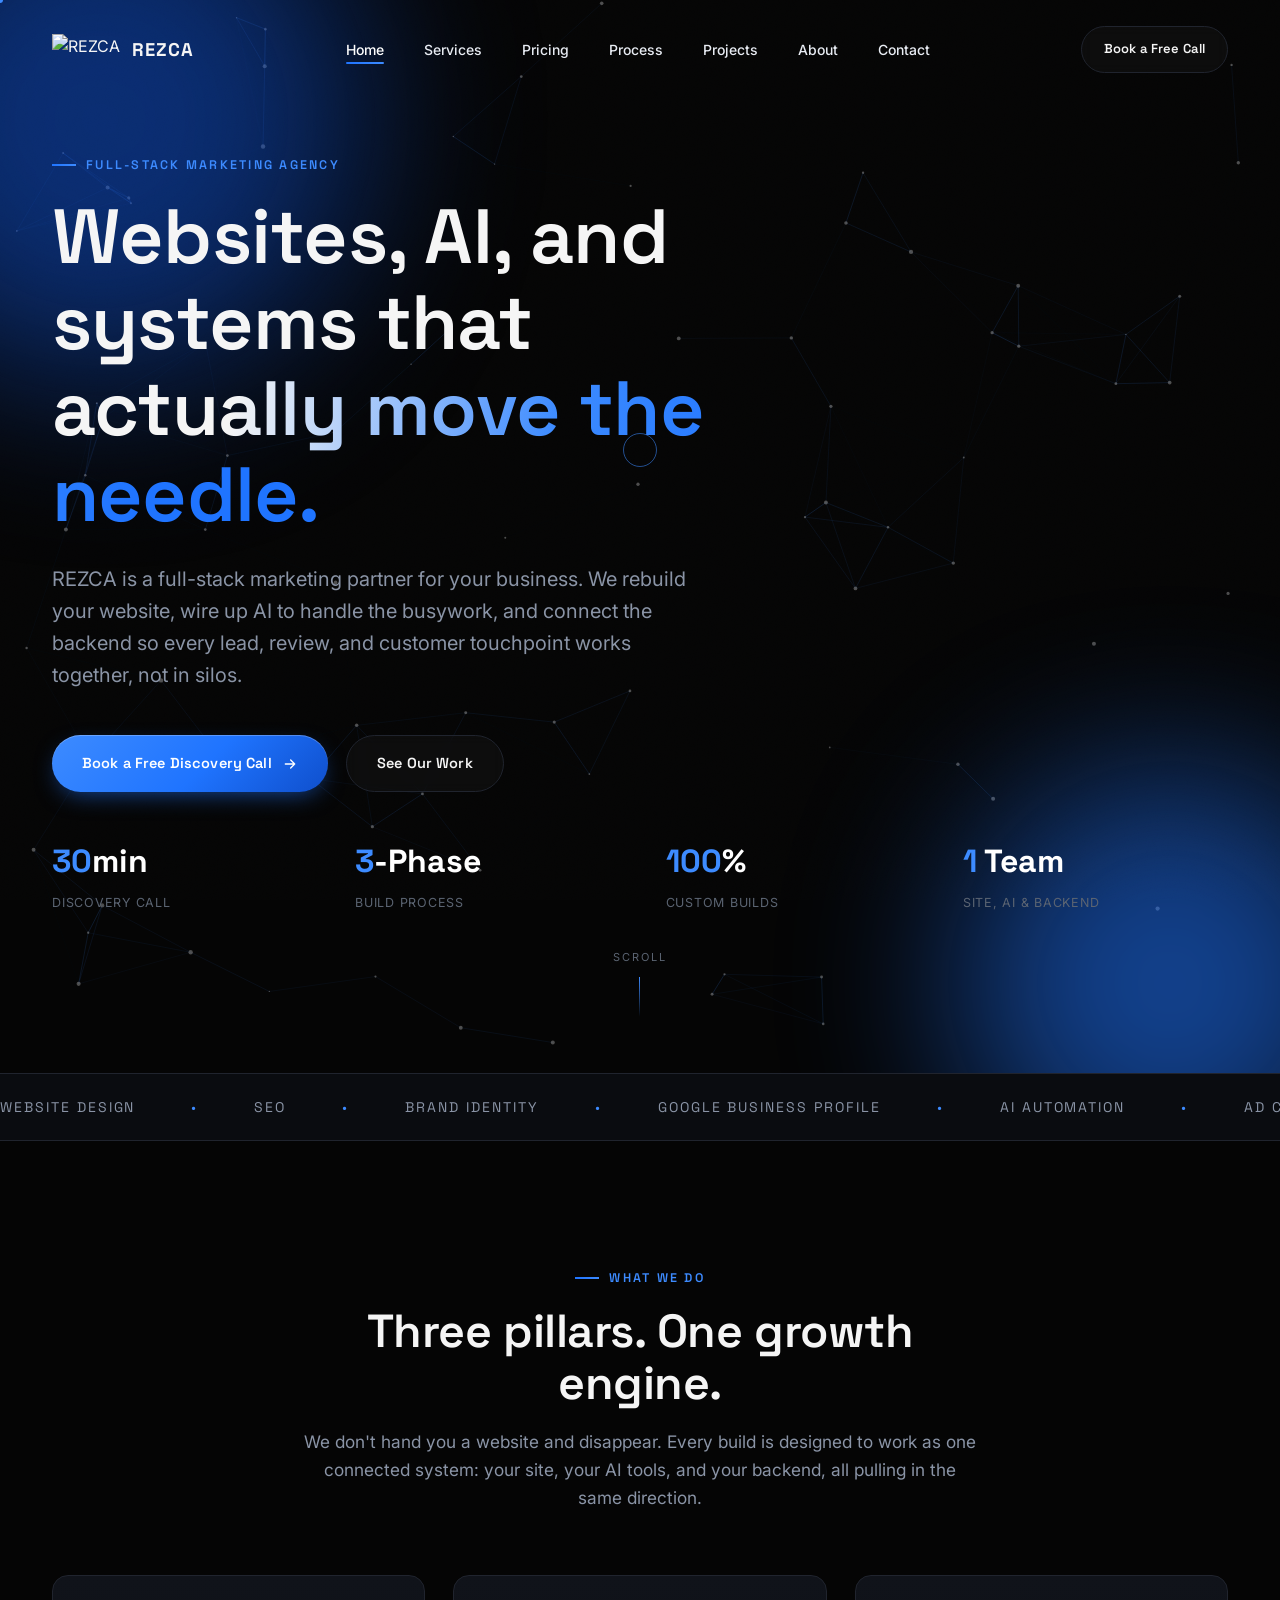
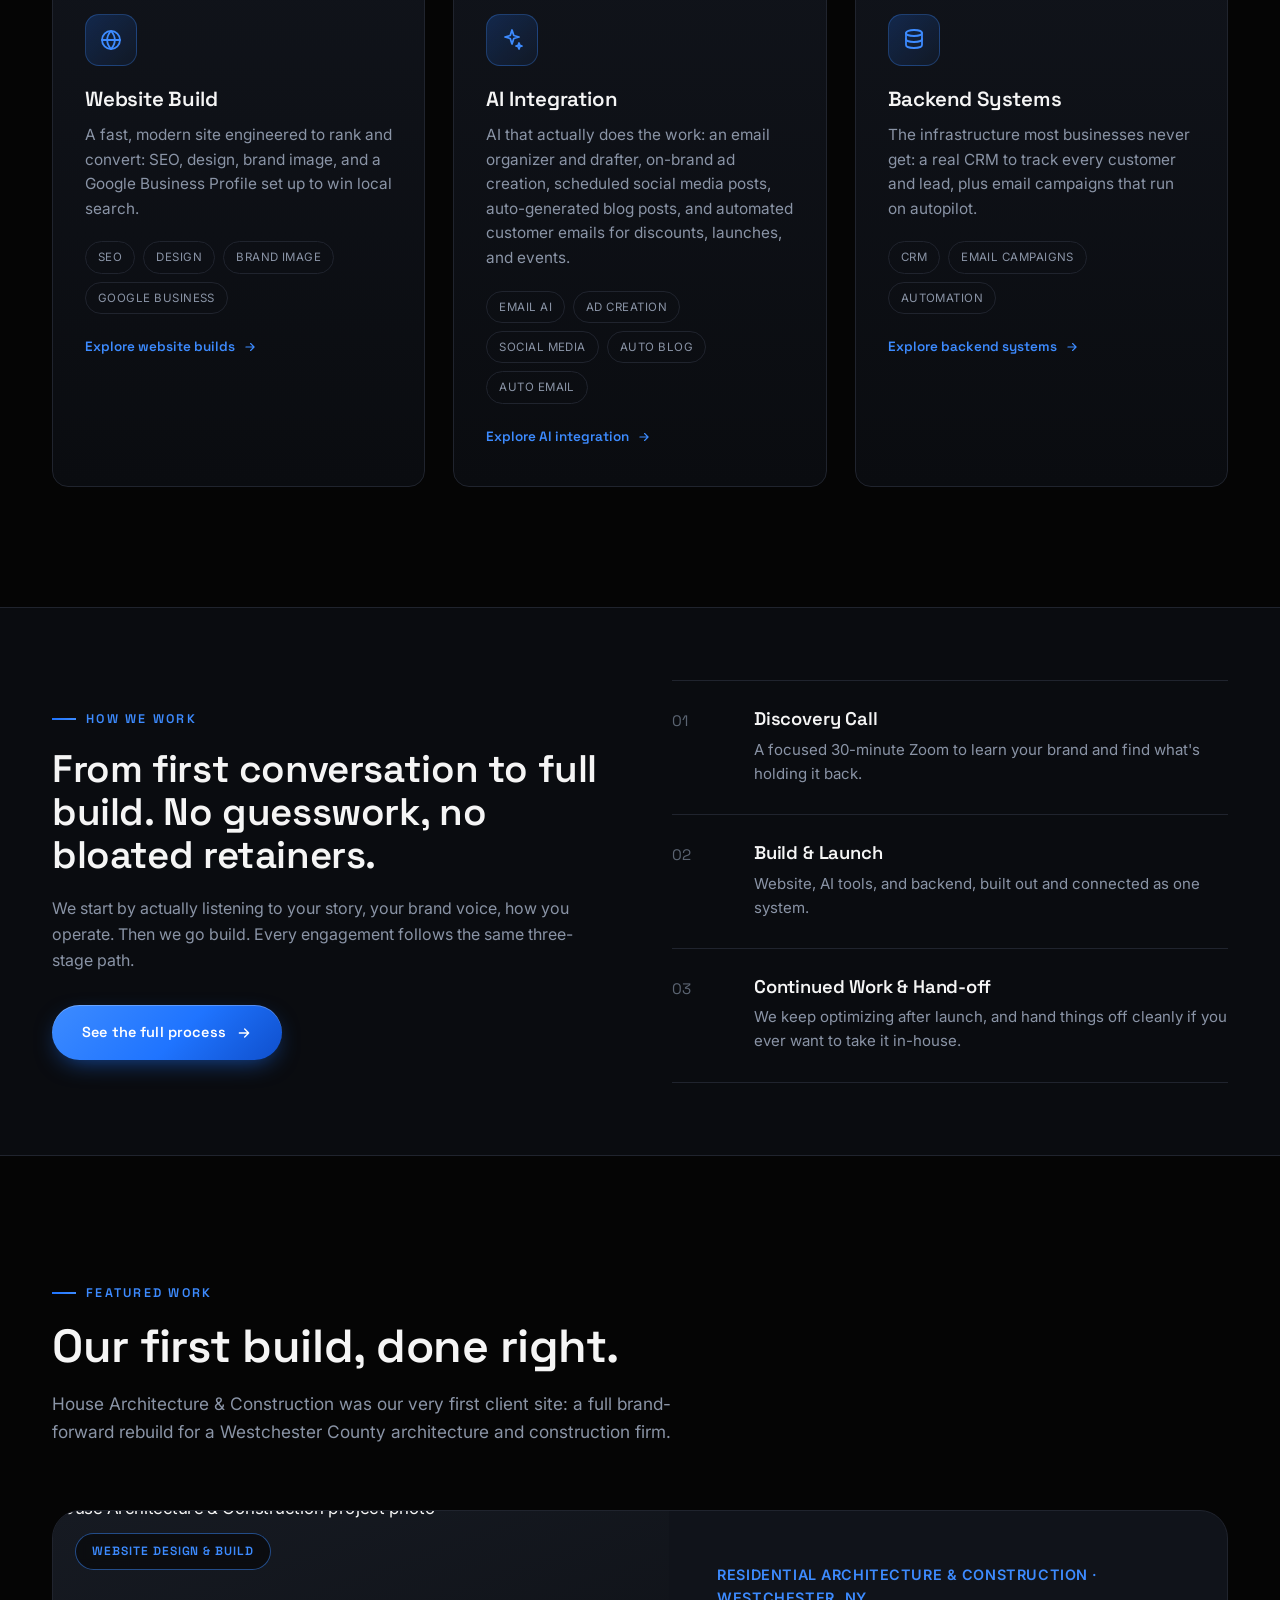
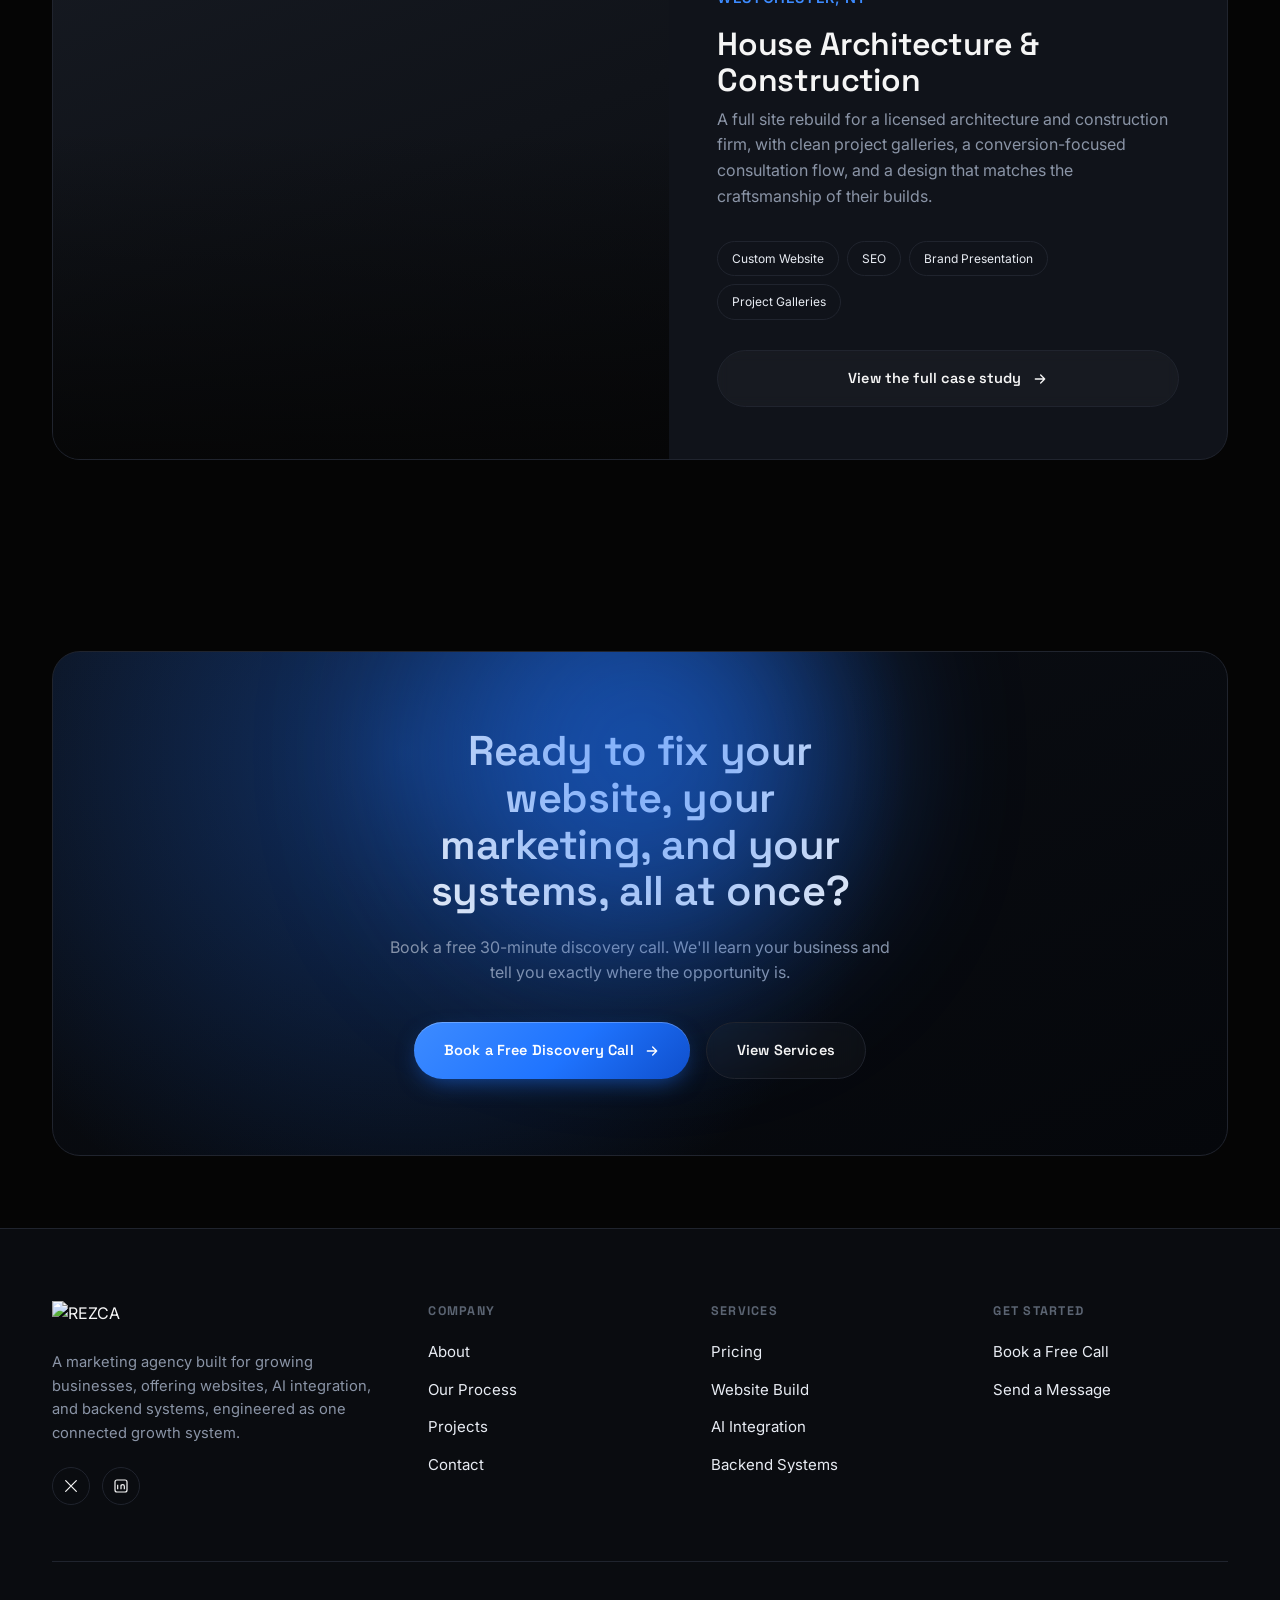
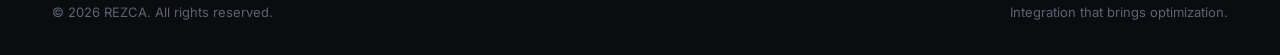
==== commit d09135f6: "Add pricing page with tiers, add-ons, and maintenance toggle Three-tier pricing (Foundation/Growth/C" ====
--- a/index.html
+++ b/index.html
@@ -64,6 +64,7 @@
       <ul>
         <li><a href="/" class="active">Home</a></li>
         <li><a href="/services">Services</a></li>
+        <li><a href="/pricing">Pricing</a></li>
         <li><a href="/process">Process</a></li>
         <li><a href="/projects">Projects</a></li>
         <li><a href="/about">About</a></li>
@@ -283,6 +284,7 @@
       <div class="footer-col">
         <h5>Services</h5>
         <ul>
+          <li><a href="/pricing">Pricing</a></li>
           <li><a href="/services#website">Website Build</a></li>
           <li><a href="/services#ai">AI Integration</a></li>
           <li><a href="/services#backend">Backend Systems</a></li>
--- a/css/style.css
+++ b/css/style.css
@@ -0,0 +1,869 @@
+/* ===================================================================
+   REZCA | Marketing Agency Site
+   Shared stylesheet
+=================================================================== */
+
+/* ---------- Fonts ---------- */
+@import url('https://fonts.googleapis.com/css2?family=Space+Grotesk:wght@400;500;600;700&family=Inter:wght@400;500;600;700;800&display=swap');
+
+/* ---------- Design Tokens ---------- */
+:root{
+  --black:        #050505;
+  --bg:           #050505;
+  --bg-elevated:  #0a0c10;
+  --surface:      #10131a;
+  --surface-2:    #161a22;
+  --border:       #20242e;
+
+  --primary:      #1F74FF;
+  --primary-light:#3D8BFF;
+  --primary-dark: #0F4FCC;
+  --accent-text:  #1A6FFF;
+
+  --white:        #F5F5F5;
+  --off-white:    #E8ECF3;
+  --muted:        #8A94A6;
+  --muted-2:      #5B6472;
+
+  --success:      #21D07A;
+
+  --font-head: 'Space Grotesk', 'Inter', sans-serif;
+  --font-body: 'Inter', sans-serif;
+
+  --container: 1240px;
+  --radius-sm: 8px;
+  --radius: 16px;
+  --radius-lg: 28px;
+
+  --ease: cubic-bezier(.16,.84,.44,1);
+  --ease-soft: cubic-bezier(.4,0,.2,1);
+}
+
+/* ---------- Reset ---------- */
+*, *::before, *::after{ box-sizing: border-box; margin:0; padding:0; }
+html{ scroll-behavior: smooth; }
+body{
+  background: var(--bg);
+  color: var(--white);
+  font-family: var(--font-body);
+  font-size: 16px;
+  line-height: 1.6;
+  -webkit-font-smoothing: antialiased;
+  overflow-x: hidden;
+  position: relative;
+}
+img{ max-width:100%; display:block; }
+a{ color:inherit; text-decoration:none; }
+ul{ list-style:none; }
+button{ font-family: inherit; cursor:pointer; border:none; background:none; color:inherit; }
+input, textarea, select{ font-family: inherit; font-size: inherit; color: inherit; }
+h1,h2,h3,h4{ font-family: var(--font-head); font-weight:600; line-height:1.12; letter-spacing:-0.01em; }
+::selection{ background: var(--primary); color:#fff; }
+
+/* ---------- Scrollbar ---------- */
+::-webkit-scrollbar{ width:10px; }
+::-webkit-scrollbar-track{ background: var(--bg); }
+::-webkit-scrollbar-thumb{ background: var(--surface-2); border-radius:10px; }
+::-webkit-scrollbar-thumb:hover{ background: var(--primary-dark); }
+
+/* ---------- Layout helpers ---------- */
+.container{
+  width:100%;
+  max-width: var(--container);
+  margin: 0 auto;
+  padding: 0 32px;
+}
+.section{ padding: 120px 0; position: relative; }
+.section-sm{ padding: 72px 0; }
+@media (max-width: 768px){
+  .section{ padding: 80px 0; }
+  .section-sm{ padding: 56px 0; }
+  .container{ padding: 0 20px; }
+}
+
+.eyebrow{
+  display:inline-flex;
+  align-items:center;
+  gap:10px;
+  font-family: var(--font-head);
+  font-size: 12.5px;
+  font-weight: 600;
+  letter-spacing: 0.18em;
+  text-transform: uppercase;
+  color: var(--primary-light);
+  margin-bottom: 18px;
+}
+.eyebrow::before{
+  content:'';
+  width: 24px; height: 2px;
+  background: linear-gradient(90deg, var(--primary), var(--primary-light));
+  display:inline-block;
+}
+
+.section-head{ max-width: 680px; margin-bottom: 64px; }
+.section-head.center{ margin-left:auto; margin-right:auto; text-align:center; }
+.section-head h2{ font-size: clamp(2rem, 4vw, 2.9rem); margin-bottom: 18px; }
+.section-head p{ color: var(--muted); font-size: 1.08rem; }
+
+.grad-text{
+  background: linear-gradient(100deg, var(--white) 20%, var(--primary-light) 55%, var(--primary) 80%);
+  -webkit-background-clip: text;
+  background-clip: text;
+  color: transparent;
+}
+
+/* ---------- Buttons ---------- */
+.btn{
+  position: relative;
+  display: inline-flex;
+  align-items: center;
+  justify-content: center;
+  gap: 10px;
+  padding: 16px 30px;
+  border-radius: 100px;
+  font-family: var(--font-head);
+  font-weight: 600;
+  font-size: 14.5px;
+  letter-spacing: 0.01em;
+  white-space: nowrap;
+  transition: transform .35s var(--ease), box-shadow .35s var(--ease), background .35s var(--ease), color .35s var(--ease), border-color .35s var(--ease);
+  isolation: isolate;
+}
+.btn svg{ width:16px; height:16px; transition: transform .3s var(--ease); }
+
+.btn-primary{
+  background: linear-gradient(135deg, var(--primary-light), var(--primary) 55%, var(--primary-dark));
+  color: #fff;
+  box-shadow: 0 8px 24px -8px rgba(31,116,255,.65), inset 0 1px 0 rgba(255,255,255,.25);
+}
+.btn-primary:hover{
+  transform: translateY(-3px);
+  box-shadow: 0 14px 34px -10px rgba(31,116,255,.85), inset 0 1px 0 rgba(255,255,255,.3);
+}
+.btn-primary:hover svg{ transform: translateX(3px); }
+
+.btn-ghost{
+  background: rgba(245,245,245,0.03);
+  color: var(--white);
+  border: 1px solid var(--border);
+  backdrop-filter: blur(6px);
+}
+.btn-ghost:hover{
+  border-color: rgba(61,139,255,.6);
+  background: rgba(31,116,255,.08);
+  transform: translateY(-3px);
+}
+
+.btn-sm{ padding: 12px 22px; font-size: 13px; }
+.btn-block{ width:100%; }
+
+.btn-magnetic{ will-change: transform; }
+
+/* ---------- Preloader ---------- */
+#preloader{
+  position: fixed; inset:0; z-index: 9999;
+  background: var(--black);
+  display:flex; align-items:center; justify-content:center;
+  transition: opacity .6s var(--ease), visibility .6s var(--ease);
+}
+#preloader.hidden{ opacity:0; visibility:hidden; pointer-events:none; }
+#preloader .mark{
+  width: 56px; height:56px;
+  animation: pulseMark 1.4s ease-in-out infinite;
+}
+@keyframes pulseMark{
+  0%,100%{ opacity:.4; transform: scale(.92); }
+  50%{ opacity:1; transform: scale(1); }
+}
+
+/* ---------- Scroll progress bar ---------- */
+#scroll-progress{
+  position: fixed; top:0; left:0; height:3px; width:0%;
+  background: linear-gradient(90deg, var(--primary-dark), var(--primary), var(--primary-light));
+  z-index: 2100;
+  transition: width .08s linear;
+  box-shadow: 0 0 12px rgba(61,139,255,.7);
+}
+
+/* ---------- Custom cursor (desktop only) ---------- */
+.cursor-dot, .cursor-ring{
+  position: fixed; top:0; left:0; pointer-events:none; z-index: 2000;
+  border-radius: 50%;
+  transform: translate(-50%,-50%);
+  will-change: transform;
+}
+.cursor-dot{
+  width:6px; height:6px; background: var(--primary-light);
+}
+.cursor-ring{
+  width:34px; height:34px; border:1px solid rgba(61,139,255,.55);
+  transition: width .25s var(--ease), height .25s var(--ease), border-color .25s var(--ease), background .25s var(--ease);
+}
+.cursor-ring.active{
+  width:60px; height:60px;
+  background: rgba(31,116,255,.12);
+  border-color: rgba(61,139,255,.9);
+}
+@media (hover:none), (pointer:coarse){
+  .cursor-dot, .cursor-ring{ display:none; }
+}
+
+/* ---------- Background ambience ---------- */
+.bg-glow{
+  position: absolute; z-index:0; pointer-events:none;
+  border-radius: 50%;
+  filter: blur(90px);
+  opacity: .55;
+  will-change: transform;
+}
+.noise-overlay{
+  position: fixed; inset:0; pointer-events:none; z-index:1;
+  opacity: .035; mix-blend-mode: overlay;
+  background-image: url("data:image/svg+xml,%3Csvg xmlns='http://www.w3.org/2000/svg' width='120' height='120'%3E%3Cfilter id='n'%3E%3CfeTurbulence type='fractalNoise' baseFrequency='0.9' numOctaves='2' stitchTiles='stitch'/%3E%3C/filter%3E%3Crect width='100%25' height='100%25' filter='url(%23n)'/%3E%3C/svg%3E");
+}
+
+canvas#network{
+  position: absolute; inset:0; width:100%; height:100%; z-index:0;
+  opacity: .55;
+}
+
+/* ---------- Navbar ---------- */
+header#site-header{
+  position: fixed; top:0; left:0; right:0; z-index: 1000;
+  padding: 26px 0;
+  transition: padding .4s var(--ease), background .4s var(--ease), border-color .4s var(--ease);
+  border-bottom: 1px solid transparent;
+}
+header#site-header.scrolled{
+  padding: 14px 0;
+  background: rgba(5,5,5,.72);
+  backdrop-filter: blur(16px) saturate(140%);
+  border-bottom: 1px solid var(--border);
+}
+.nav-inner{
+  display:flex; align-items:center; justify-content:space-between;
+  gap: 24px;
+}
+.brand{ display:flex; align-items:center; gap:12px; }
+.brand img{ height: 30px; width:auto; }
+.brand span{
+  font-family: var(--font-head); font-weight:700; font-size: 1.15rem;
+  letter-spacing: 0.06em;
+}
+
+nav.primary-nav ul{ display:flex; align-items:center; gap: 8px; }
+nav.primary-nav a{
+  position: relative;
+  padding: 10px 16px;
+  font-size: 14px; font-weight:500;
+  color: var(--off-white);
+  border-radius: 100px;
+  transition: color .3s var(--ease), background .3s var(--ease);
+}
+nav.primary-nav a:hover{ color:#fff; background: rgba(255,255,255,.05); }
+nav.primary-nav a.active{ color:#fff; }
+nav.primary-nav a.active::after{
+  content:'';
+  position:absolute; left:16px; right:16px; bottom:4px; height:2px;
+  background: linear-gradient(90deg, var(--primary), var(--primary-light));
+  border-radius: 2px;
+}
+
+.nav-cta{ display:flex; align-items:center; gap:14px; }
+.nav-toggle{
+  display:none; flex-direction:column; gap:5px; z-index:1200; position:relative;
+  width: 40px; height:40px; align-items:center; justify-content:center;
+  border-radius: 50%; border:1px solid var(--border);
+}
+.nav-toggle span{
+  width:18px; height:2px; background:#fff; display:block; transition: transform .3s var(--ease), opacity .3s var(--ease);
+}
+.nav-toggle.open span:nth-child(1){ transform: translateY(7px) rotate(45deg); }
+.nav-toggle.open span:nth-child(2){ opacity:0; }
+.nav-toggle.open span:nth-child(3){ transform: translateY(-7px) rotate(-45deg); }
+
+@media (max-width: 900px){
+  nav.primary-nav{
+    position: fixed; inset:0; left: auto; width: min(78vw, 360px);
+    background: rgba(8,9,13,.98); backdrop-filter: blur(20px);
+    border-left: 1px solid var(--border);
+    padding: 110px 36px 40px;
+    transform: translateX(100%);
+    transition: transform .5s var(--ease);
+    z-index: 1100;
+  }
+  nav.primary-nav.open{ transform: translateX(0); }
+  nav.primary-nav ul{ flex-direction:column; align-items:flex-start; gap: 6px; width:100%; }
+  nav.primary-nav a{ display:block; width:100%; padding: 14px 16px; font-size:16px; }
+  .nav-toggle{ display:flex; }
+  .nav-cta .btn-ghost{ display:none; }
+  .nav-scrim{
+    position: fixed; inset:0; background: rgba(0,0,0,.5); z-index:1050;
+    opacity:0; pointer-events:none; transition: opacity .4s var(--ease);
+  }
+  .nav-scrim.open{ opacity:1; pointer-events:auto; }
+
+  /* backdrop-filter on the scrolled header creates a CSS containing block,
+     which breaks position:fixed on the nested mobile nav panel (it ends up
+     anchored to the header's small box instead of the viewport). Drop the
+     blur on mobile and use a solid background instead so the full-screen
+     menu still opens correctly. */
+  header#site-header.scrolled{
+    backdrop-filter: none; -webkit-backdrop-filter: none;
+    background: rgba(5,5,5,.94);
+  }
+
+  /* header (z-index:1000) and .nav-scrim (z-index:1050) are siblings, so
+     .nav-scrim was painting/hit-testing above header's entire subtree —
+     including primary-nav's links (z-index:1100 only matters *within*
+     header's own stacking context, not against a sibling). That let the
+     scrim intercept taps meant for the nav links. Raise header above the
+     scrim on mobile so the menu and its links are actually clickable. */
+  header#site-header{
+    z-index: 1150;
+  }
+}
+
+/* ---------- Hero ---------- */
+.hero{
+  position: relative;
+  min-height: 100vh;
+  display:flex; flex-direction:column; align-items:center; justify-content:center;
+  padding-top: 120px; padding-bottom: 56px;
+  overflow: hidden;
+}
+.hero-inner{ position:relative; z-index:2; }
+.hero-logo{
+  width: 68px; margin-bottom: 28px;
+  animation: floatMark 4.5s ease-in-out infinite;
+  filter: drop-shadow(0 8px 24px rgba(31,116,255,.45));
+}
+@keyframes floatMark{
+  0%,100%{ transform: translateY(0); }
+  50%{ transform: translateY(-10px); }
+}
+.hero h1{
+  font-size: clamp(2.6rem, 6vw, 5rem);
+  max-width: 15ch;
+  margin-bottom: 26px;
+}
+.hero .lede{
+  font-size: clamp(1.05rem, 1.6vw, 1.25rem);
+  color: var(--muted);
+  max-width: 640px;
+  margin-bottom: 44px;
+}
+.hero-actions{ display:flex; gap:18px; flex-wrap:wrap; margin-bottom: 44px; }
+
+.hero-stats{
+  display:grid; grid-template-columns: repeat(4, auto);
+  gap: 40px 56px;
+}
+.hero-stats .stat-num{
+  font-family: var(--font-head); font-size: 2rem; font-weight:700;
+  color:#fff;
+}
+.hero-stats .stat-num span{ color: var(--primary-light); }
+.hero-stats .stat-label{
+  font-size: 12.5px; letter-spacing:.06em; text-transform:uppercase; color: var(--muted-2); margin-top:6px;
+}
+@media (max-width: 700px){
+  .hero-stats{ grid-template-columns: repeat(2, auto); }
+}
+
+.scroll-cue{
+  position:relative; margin-top: 36px; flex-shrink:0;
+  display:flex; flex-direction:column; align-items:center; gap:10px;
+  color: var(--muted-2); font-size:11px; letter-spacing:.18em; text-transform:uppercase;
+  z-index:2;
+}
+.scroll-cue .line{
+  width:1px; height: 40px; background: linear-gradient(var(--primary-light), transparent);
+  animation: scrollLine 2s ease-in-out infinite;
+}
+@keyframes scrollLine{
+  0%{ transform: scaleY(0); transform-origin: top; }
+  50%{ transform: scaleY(1); transform-origin: top; }
+  50.01%{ transform-origin: bottom; }
+  100%{ transform: scaleY(0); transform-origin: bottom; }
+}
+
+/* ---------- Marquee ---------- */
+.marquee{
+  border-top: 1px solid var(--border); border-bottom: 1px solid var(--border);
+  padding: 22px 0; overflow:hidden; position:relative; background: var(--bg-elevated);
+}
+.marquee-track{
+  display:flex; gap: 56px; white-space:nowrap; width:max-content;
+  animation: marquee 26s linear infinite;
+}
+.marquee:hover .marquee-track{ animation-play-state: paused; }
+.marquee-track span{
+  font-family: var(--font-head); font-size: 14px; letter-spacing:.14em; text-transform:uppercase;
+  color: var(--muted); display:flex; align-items:center; gap:56px;
+}
+.marquee-track span i{ color: var(--primary-light); font-style:normal; }
+@keyframes marquee{
+  from{ transform: translateX(0); }
+  to{ transform: translateX(-50%); }
+}
+
+/* ---------- Cards ---------- */
+.grid{ display:grid; gap: 28px; }
+.grid-3{ grid-template-columns: repeat(3, 1fr); }
+.grid-2{ grid-template-columns: repeat(2, 1fr); }
+@media (max-width: 980px){ .grid-3{ grid-template-columns: repeat(2,1fr); } }
+@media (max-width: 680px){ .grid-3, .grid-2{ grid-template-columns: 1fr; } }
+
+.card{
+  position: relative;
+  background: linear-gradient(180deg, var(--surface), var(--bg-elevated));
+  border: 1px solid var(--border);
+  border-radius: var(--radius);
+  padding: 38px 32px;
+  overflow: hidden;
+  transition: transform .5s var(--ease), border-color .5s var(--ease), box-shadow .5s var(--ease);
+}
+.card::before{
+  content:'';
+  position:absolute; inset:-1px;
+  background: radial-gradient(280px circle at var(--mx,50%) var(--my,0%), rgba(61,139,255,.18), transparent 70%);
+  opacity:0; transition: opacity .4s var(--ease);
+  pointer-events:none;
+}
+.card:hover::before{ opacity:1; }
+.card:hover{
+  transform: translateY(-6px);
+  border-color: rgba(61,139,255,.4);
+  box-shadow: 0 24px 48px -24px rgba(31,116,255,.35);
+}
+.card .icon-badge{
+  width: 52px; height:52px; border-radius: 14px;
+  display:flex; align-items:center; justify-content:center;
+  background: linear-gradient(135deg, rgba(31,116,255,.22), rgba(61,139,255,.06));
+  border: 1px solid rgba(61,139,255,.3);
+  margin-bottom: 22px;
+  color: var(--primary-light);
+}
+.card .icon-badge svg{ width:24px; height:24px; }
+.card h3{ font-size: 1.28rem; margin-bottom: 12px; }
+.card p{ color: var(--muted); font-size: .96rem; }
+.card .tag-list{ margin-top:20px; display:flex; flex-wrap:wrap; gap:8px; }
+.card .tag-list li{
+  font-size: 11.5px; letter-spacing:.04em; text-transform:uppercase;
+  padding: 6px 12px; border-radius:100px;
+  border:1px solid var(--border); color: var(--muted);
+}
+.card-link{
+  margin-top: 22px; display:inline-flex; align-items:center; gap:8px;
+  font-family: var(--font-head); font-size: 13.5px; font-weight:600; color: var(--primary-light);
+}
+.card-link svg{ width:14px; height:14px; transition: transform .3s var(--ease); }
+.card:hover .card-link svg{ transform: translateX(4px); }
+
+/* ---------- Numbered process ---------- */
+.process-list{ display:flex; flex-direction:column; }
+.process-item{
+  display:grid; grid-template-columns: 120px 1fr; gap: 32px;
+  padding: 46px 0; border-top: 1px solid var(--border);
+  position: relative;
+}
+.process-item:last-child{ border-bottom: 1px solid var(--border); }
+.process-num{
+  font-family: var(--font-head); font-size: 3.2rem; font-weight:700;
+  background: linear-gradient(180deg, var(--primary-light), var(--primary-dark));
+  -webkit-background-clip:text; background-clip:text; color:transparent;
+  line-height:1;
+}
+.process-body h3{ font-size: 1.5rem; margin-bottom: 12px; }
+.process-body p{ color: var(--muted); max-width: 640px; margin-bottom:18px; }
+.process-body .sub-points{ display:grid; gap:10px; }
+.process-body .sub-points li{
+  display:flex; align-items:flex-start; gap:10px; font-size:.95rem; color: var(--off-white);
+}
+.process-body .sub-points li svg{ width:16px; height:16px; margin-top:3px; flex-shrink:0; color: var(--success); }
+@media (max-width: 700px){
+  .process-item{ grid-template-columns: 1fr; gap: 14px; }
+}
+
+/* ---------- Timeline (beginning stages) ---------- */
+.stage-track{
+  display:grid; grid-template-columns: repeat(3,1fr); gap:2px;
+  background: var(--border); border-radius: var(--radius); overflow:hidden;
+  margin-top: 30px;
+}
+.stage{
+  background: var(--surface); padding: 34px 28px;
+}
+.stage h4{ font-family:var(--font-head); font-size:1.05rem; margin-bottom:14px; color: var(--primary-light); }
+.stage ul li{ font-size:.9rem; color: var(--muted); padding: 6px 0; border-top: 1px dashed var(--border); }
+.stage ul li:first-child{ border-top:none; }
+@media (max-width: 820px){ .stage-track{ grid-template-columns: 1fr; } }
+
+/* ---------- Project / case study ---------- */
+.project-feature{
+  display:grid; grid-template-columns: 1.05fr .95fr; gap:0;
+  border: 1px solid var(--border); border-radius: var(--radius-lg); overflow:hidden;
+  background: var(--surface);
+}
+.project-media{ position:relative; overflow:hidden; min-height: 420px; background: linear-gradient(160deg, var(--surface-2), var(--bg-elevated)); }
+.project-media img{
+  width:100%; height:100%; object-fit:cover; position:absolute; inset:0;
+  transition: transform 1.4s var(--ease);
+  transform: scale(1.06);
+}
+.project-feature:hover .project-media img{ transform: scale(1.12) rotate(.4deg); }
+.project-media::after{
+  content:''; position:absolute; inset:0;
+  background: linear-gradient(180deg, transparent 40%, rgba(5,5,5,.85));
+}
+.project-media .media-badge{
+  position:absolute; top:22px; left:22px; z-index:2;
+  padding: 8px 16px; border-radius:100px; font-size:12px; letter-spacing:.08em; text-transform:uppercase;
+  font-family: var(--font-head); font-weight:600;
+  background: rgba(5,5,5,.55); border: 1px solid rgba(61,139,255,.5); backdrop-filter: blur(6px);
+  color: var(--primary-light);
+}
+.project-info{ padding: 52px 48px; display:flex; flex-direction:column; justify-content:center; }
+.project-info .client-stats{ display:flex; gap:28px; margin: 26px 0 30px; flex-wrap:wrap; }
+.project-info .client-stats div{ }
+.project-info .client-stats .n{ font-family:var(--font-head); font-size:1.5rem; font-weight:700; color:#fff; }
+.project-info .client-stats .l{ font-size:11px; letter-spacing:.08em; text-transform:uppercase; color:var(--muted-2); }
+.project-info h3{ font-size: 2rem; margin-bottom:8px; }
+.project-info .role{ color: var(--primary-light); font-size:.9rem; font-weight:600; letter-spacing:.04em; text-transform:uppercase; margin-bottom:18px; }
+.project-info p.desc{ color: var(--muted); margin-bottom: 10px; }
+.project-info .services-used{ display:flex; flex-wrap:wrap; gap:8px; margin: 22px 0 30px; }
+.project-info .services-used li{
+  font-size:12px; padding:7px 14px; border-radius:100px; border:1px solid var(--border); color: var(--off-white);
+}
+@media (max-width: 900px){
+  .project-feature{ grid-template-columns:1fr; }
+  .project-media{ min-height: 280px; }
+  .project-info{ padding: 40px 28px; }
+}
+
+.coming-soon-card{
+  border: 1px dashed var(--border); border-radius: var(--radius-lg);
+  padding: 64px 32px; text-align:center; margin-top: 32px;
+  background: repeating-linear-gradient(135deg, rgba(255,255,255,.015) 0 2px, transparent 2px 14px);
+}
+.coming-soon-card h3{ font-size:1.5rem; margin-bottom:14px; }
+.coming-soon-card p{ color:var(--muted); max-width:520px; margin: 0 auto 26px; }
+
+/* ---------- Stats band ---------- */
+.stats-band{
+  display:grid; grid-template-columns: repeat(4,1fr); gap: 1px;
+  background: var(--border); border:1px solid var(--border); border-radius: var(--radius-lg); overflow:hidden;
+}
+.stats-band .cell{ background: var(--surface); padding: 40px 24px; text-align:center; }
+.stats-band .cell .num{ font-family:var(--font-head); font-size:2.4rem; font-weight:700; color:#fff; }
+.stats-band .cell .lab{ margin-top:8px; font-size:12.5px; color:var(--muted); letter-spacing:.04em; }
+@media (max-width: 800px){ .stats-band{ grid-template-columns: repeat(2,1fr); } }
+
+/* ---------- CTA banner ---------- */
+.cta-banner{
+  position: relative;
+  border-radius: var(--radius-lg);
+  padding: 76px 56px;
+  text-align:center;
+  overflow:hidden;
+  background: radial-gradient(circle at 30% 20%, rgba(31,116,255,.35), transparent 55%), linear-gradient(160deg, #0b0e14, #05070b);
+  border: 1px solid var(--border);
+}
+.cta-banner h2{ font-size: clamp(1.8rem,4vw,2.6rem); max-width: 18ch; margin: 0 auto 20px; }
+.cta-banner p{ color: var(--muted); max-width: 520px; margin: 0 auto 36px; }
+.cta-banner .actions{ display:flex; gap:16px; justify-content:center; flex-wrap:wrap; }
+@media (max-width: 700px){ .cta-banner{ padding: 52px 26px; } }
+
+/* ---------- Timeline dots for outreach etc ---------- */
+.split{
+  display:grid; grid-template-columns: 1fr 1fr; gap: 64px; align-items:center;
+}
+@media (max-width: 900px){ .split{ grid-template-columns:1fr; gap:40px; } }
+
+/* ---------- Value / approach list ---------- */
+.value-row{
+  display:grid; grid-template-columns: 60px 1fr; gap:22px;
+  padding: 28px 0; border-top: 1px solid var(--border);
+}
+.value-row:last-child{ border-bottom:1px solid var(--border); }
+.value-row .vnum{ font-family: var(--font-head); color: var(--muted-2); font-size:.95rem; }
+.value-row h4{ font-size:1.15rem; margin-bottom:8px; }
+.value-row p{ color:var(--muted); font-size:.94rem; }
+
+/* ---------- Forms ---------- */
+.form-grid{ display:grid; grid-template-columns: 1fr 1fr; gap:20px; }
+.field{ display:flex; flex-direction:column; gap:8px; margin-bottom:20px; }
+.field.full{ grid-column: 1 / -1; }
+.field label{ font-size:12.5px; letter-spacing:.05em; text-transform:uppercase; color: var(--muted); }
+.field input, .field select, .field textarea{
+  background: var(--surface); border:1px solid var(--border); border-radius: var(--radius-sm);
+  padding: 15px 16px; color:#fff; transition: border-color .3s var(--ease), box-shadow .3s var(--ease);
+}
+.field textarea{ resize: vertical; min-height: 130px; }
+.field input:focus, .field select:focus, .field textarea:focus{
+  outline:none; border-color: var(--primary-light);
+  box-shadow: 0 0 0 4px rgba(31,116,255,.16);
+}
+.field input::placeholder, .field textarea::placeholder{ color: var(--muted-2); }
+@media (max-width: 700px){ .form-grid{ grid-template-columns:1fr; } }
+
+.form-error{
+  display:none; align-items:center; gap:10px;
+  background: rgba(255,90,90,.08); border:1px solid rgba(255,90,90,.35);
+  color:#ffb4b4; border-radius: var(--radius); padding: 14px 16px; margin-bottom:22px;
+  font-size:.92rem; line-height:1.5;
+}
+.form-error.show{ display:flex; }
+
+.form-success{
+  display:none; text-align:center; padding: 60px 20px;
+}
+.form-success.show{ display:block; }
+.form-success .check{
+  width:70px; height:70px; border-radius:50%; margin:0 auto 26px;
+  background: rgba(33,208,122,.12); border:1px solid rgba(33,208,122,.5);
+  display:flex; align-items:center; justify-content:center; color: var(--success);
+}
+.form-success .check svg{ width:30px; height:30px; }
+
+.contact-info-card{
+  background: var(--surface); border:1px solid var(--border); border-radius: var(--radius);
+  padding: 30px; margin-bottom: 18px;
+}
+.contact-info-card h4{ font-family:var(--font-head); font-size:1rem; margin-bottom:8px; color:#fff; }
+.contact-info-card p{ color:var(--muted); font-size:.92rem; }
+
+/* ---------- Footer ---------- */
+footer{
+  border-top: 1px solid var(--border);
+  padding: 72px 0 32px;
+  position: relative;
+  background: var(--bg-elevated);
+}
+.footer-top{
+  display:grid; grid-template-columns: 1.4fr repeat(3, 1fr); gap: 48px;
+  padding-bottom: 56px; margin-bottom: 40px; border-bottom: 1px solid var(--border);
+}
+.footer-brand img{ height:32px; margin-bottom:18px; }
+.footer-brand p{ color: var(--muted); font-size:.92rem; max-width: 320px; margin-bottom: 22px; }
+.footer-col h5{
+  font-family: var(--font-head); font-size:12.5px; letter-spacing:.1em; text-transform:uppercase;
+  color: var(--muted-2); margin-bottom: 18px;
+}
+.footer-col ul li{ margin-bottom: 12px; }
+.footer-col a{ color: var(--off-white); font-size:.94rem; transition: color .3s var(--ease); }
+.footer-col a:hover{ color: var(--primary-light); }
+.social-row{ display:flex; gap:12px; }
+.social-row a{
+  width:38px; height:38px; border-radius:50%; border:1px solid var(--border);
+  display:flex; align-items:center; justify-content:center; transition: all .3s var(--ease);
+}
+.social-row a:hover{ border-color: var(--primary-light); background: rgba(31,116,255,.12); color: var(--primary-light); }
+.social-row svg{ width:16px; height:16px; }
+.footer-bottom{
+  display:flex; justify-content:space-between; align-items:center; flex-wrap:wrap; gap:16px;
+  font-size: 13px; color: var(--muted-2);
+}
+@media (max-width: 900px){
+  .footer-top{ grid-template-columns: 1fr 1fr; }
+}
+@media (max-width: 560px){
+  .footer-top{ grid-template-columns: 1fr; }
+}
+
+/* ---------- Reveal animation ---------- */
+[data-reveal]{
+  opacity:0; transform: translateY(28px);
+  transition: opacity .9s var(--ease), transform .9s var(--ease);
+}
+[data-reveal].in-view{ opacity:1; transform: translateY(0); }
+[data-reveal-scale]{ opacity:0; transform: scale(.94); transition: opacity .8s var(--ease), transform .8s var(--ease); }
+[data-reveal-scale].in-view{ opacity:1; transform:scale(1); }
+
+/* stagger children */
+[data-stagger] > *{
+  opacity:0; transform: translateY(24px);
+  transition: opacity .7s var(--ease), transform .7s var(--ease);
+}
+[data-stagger].in-view > *{ opacity:1; transform:translateY(0); }
+[data-stagger].in-view > *:nth-child(1){ transition-delay: .05s; }
+[data-stagger].in-view > *:nth-child(2){ transition-delay: .14s; }
+[data-stagger].in-view > *:nth-child(3){ transition-delay: .23s; }
+[data-stagger].in-view > *:nth-child(4){ transition-delay: .32s; }
+[data-stagger].in-view > *:nth-child(5){ transition-delay: .41s; }
+[data-stagger].in-view > *:nth-child(6){ transition-delay: .50s; }
+
+/* ---------- Page hero (inner pages) ---------- */
+.page-hero{
+  padding: 168px 0 80px; position:relative; overflow:hidden;
+}
+.page-hero h1{ font-size: clamp(2.4rem, 5vw, 3.6rem); max-width: 16ch; }
+.page-hero p.lede{ color: var(--muted); max-width: 560px; margin-top:20px; font-size:1.08rem; }
+.breadcrumb{
+  display:flex; align-items:center; gap:8px; font-size:13px; color: var(--muted-2); margin-bottom: 22px;
+}
+.breadcrumb a:hover{ color: var(--primary-light); }
+
+/* ---------- Misc ---------- */
+.divider{ height:1px; background: var(--border); width:100%; margin: 0; }
+.tilt{ transform-style: preserve-3d; will-change: transform; }
+.badge-soft{
+  display:inline-flex; align-items:center; gap:8px;
+  padding:8px 16px; border-radius:100px; font-size:12.5px; font-weight:600;
+  background: rgba(33,208,122,.1); border:1px solid rgba(33,208,122,.35); color: var(--success);
+}
+.pill-row{ display:flex; flex-wrap:wrap; gap:10px; }
+.pill{
+  padding:9px 16px; border-radius:100px; border:1px solid var(--border); font-size:13px; color: var(--off-white);
+  display:inline-flex; align-items:center; gap:8px;
+}
+.pill svg{ width:14px; height:14px; color: var(--primary-light); }
+
+.quote-block{
+  border-left: 2px solid var(--primary);
+  padding: 6px 0 6px 26px;
+  font-family: var(--font-head); font-size: 1.3rem; font-weight:500; color:#fff;
+  max-width: 640px;
+}
+.quote-block cite{ display:block; margin-top:16px; font-family: var(--font-body); font-size:.85rem; color: var(--muted); font-style:normal; }
+
+/* ---------- Pricing ---------- */
+.guarantee-banner{
+  display:inline-flex; align-items:center; gap:16px;
+  margin-top: 34px; padding: 16px 24px 16px 18px;
+  border-radius: 100px;
+  background: rgba(33,208,122,.08); border:1px solid rgba(33,208,122,.32);
+}
+.guarantee-banner .guarantee-icon{
+  width:42px; height:42px; flex-shrink:0; border-radius:50%;
+  display:flex; align-items:center; justify-content:center;
+  background: rgba(33,208,122,.14); border:1px solid rgba(33,208,122,.4); color: var(--success);
+}
+.guarantee-banner .guarantee-icon svg{ width:22px; height:22px; }
+.guarantee-banner strong{ display:block; font-family:var(--font-head); font-size:.98rem; color:#fff; }
+.guarantee-banner span span, .guarantee-banner > div span{ font-size:.88rem; color: var(--muted); }
+@media (max-width: 560px){
+  .guarantee-banner{ border-radius: var(--radius); align-items:flex-start; }
+}
+
+/* Billing toggle */
+.pricing-toggle-wrap{
+  display:flex; flex-direction:column; align-items:center; gap:14px;
+  margin-bottom: 56px;
+}
+.pricing-toggle{
+  position: relative; display:inline-flex; align-items:center;
+  padding: 5px; border-radius: 100px;
+  background: var(--surface); border:1px solid var(--border);
+}
+.pricing-toggle .toggle-opt{
+  position: relative; z-index:2;
+  padding: 11px 30px; border-radius: 100px;
+  font-family: var(--font-head); font-weight:600; font-size: 14px;
+  color: var(--muted); transition: color .35s var(--ease);
+}
+.pricing-toggle .toggle-opt.active{ color:#fff; }
+.pricing-toggle .toggle-slider{
+  position:absolute; top:5px; left:5px; z-index:1;
+  width: calc(50% - 5px); height: calc(100% - 10px);
+  border-radius: 100px;
+  background: linear-gradient(135deg, var(--primary-light), var(--primary) 55%, var(--primary-dark));
+  box-shadow: 0 6px 18px -8px rgba(31,116,255,.75);
+  transition: transform .4s var(--ease);
+}
+.pricing-toggle.yearly .toggle-slider{ transform: translateX(100%); }
+.toggle-note{ font-size: 13px; color: var(--muted); }
+.toggle-note i{ color: var(--success); font-style:normal; font-weight:600; }
+
+/* Pricing grid + cards */
+.pricing-grid{
+  display:grid; grid-template-columns: repeat(3, 1fr); gap: 24px;
+  align-items: stretch;
+}
+@media (max-width: 980px){ .pricing-grid{ grid-template-columns:1fr; max-width: 460px; margin:0 auto; } }
+
+.price-card{
+  position: relative; display:flex; flex-direction:column;
+  background: linear-gradient(180deg, var(--surface), var(--bg-elevated));
+  border:1px solid var(--border); border-radius: var(--radius-lg);
+  padding: 38px 32px;
+  transition: transform .5s var(--ease), border-color .5s var(--ease), box-shadow .5s var(--ease);
+}
+.price-card:hover{
+  transform: translateY(-6px);
+  border-color: rgba(61,139,255,.4);
+  box-shadow: 0 24px 48px -24px rgba(31,116,255,.35);
+}
+.price-card.featured{
+  border-color: rgba(61,139,255,.55);
+  background: radial-gradient(circle at 50% 0%, rgba(31,116,255,.16), transparent 60%), linear-gradient(180deg, var(--surface), var(--bg-elevated));
+  box-shadow: 0 20px 60px -30px rgba(31,116,255,.55);
+}
+@media (min-width: 981px){ .price-card.featured{ transform: scale(1.04); } .price-card.featured:hover{ transform: scale(1.04) translateY(-6px); } }
+.price-badge{
+  position:absolute; top:-13px; left:50%; transform:translateX(-50%);
+  padding: 7px 18px; border-radius:100px; white-space:nowrap;
+  font-family:var(--font-head); font-size:11.5px; font-weight:600; letter-spacing:.08em; text-transform:uppercase;
+  background: linear-gradient(135deg, var(--primary-light), var(--primary-dark)); color:#fff;
+  box-shadow: 0 8px 20px -8px rgba(31,116,255,.8);
+}
+.price-head h3{ font-size:1.5rem; margin-bottom:8px; }
+.price-head .price-sub{ color: var(--muted); font-size:.92rem; min-height: 42px; }
+.price-amount{
+  display:flex; align-items:baseline; gap:4px; flex-wrap:wrap;
+  margin: 26px 0 6px; padding-top: 24px; border-top:1px solid var(--border);
+}
+.price-currency{ font-family:var(--font-head); font-size:1.4rem; font-weight:600; color: var(--off-white); align-self:flex-start; margin-top:6px; }
+.price-value{ font-family:var(--font-head); font-size:3rem; font-weight:700; color:#fff; line-height:1; }
+.price-cents{ font-size:1.4rem; }
+.price-term{ font-size:.85rem; color: var(--muted-2); letter-spacing:.04em; text-transform:uppercase; margin-left:6px; }
+.price-context{ font-size:.9rem; color: var(--muted); margin-bottom:24px; }
+.price-context strong{ color: var(--off-white); }
+.price-card .btn-block{ margin-bottom: 28px; }
+.price-feature-list{ display:flex; flex-direction:column; gap:15px; margin-bottom: 28px; }
+.price-feature-list li{
+  display:flex; align-items:center; gap:12px; font-size:.95rem; line-height:1.4; color: var(--off-white);
+}
+.price-feature-list li svg{ width:16px; height:16px; flex-shrink:0; color: var(--success); }
+.price-feature-list li span{ flex:1; }
+.price-feature-list strong{ color:#fff; }
+.price-maintenance{
+  margin-top:auto; padding-top:22px; border-top:1px solid var(--border);
+  display:flex; align-items:center; justify-content:space-between;
+}
+.price-maintenance .maint-label{ font-size:12.5px; letter-spacing:.06em; text-transform:uppercase; color: var(--muted-2); }
+.price-maintenance .maint-price{ font-family:var(--font-head); font-weight:600; color: var(--primary-light); font-size:1.02rem; }
+.pricing-fineprint{
+  max-width: 760px; margin: 48px auto 0; text-align:center;
+  font-size:.86rem; color: var(--muted-2); line-height:1.6;
+}
+
+/* Add-ons */
+.bundle-callout{
+  display:flex; align-items:center; gap:16px; margin-top: 30px;
+  padding: 18px 22px; border-radius: var(--radius);
+  background: rgba(31,116,255,.07); border:1px solid rgba(61,139,255,.3);
+}
+.bundle-callout svg{ width:26px; height:26px; flex-shrink:0; color: var(--primary-light); }
+.bundle-callout p{ font-size:.92rem; color: var(--muted); margin:0; }
+.bundle-callout strong{ color:#fff; }
+.addon-row{
+  display:flex; align-items:center; justify-content:space-between; gap:20px;
+  padding: 24px 0; border-top:1px solid var(--border);
+}
+.addon-row:last-child{ border-bottom:1px solid var(--border); }
+.addon-info{ display:flex; align-items:center; gap:16px; }
+.addon-icon{
+  width:46px; height:46px; flex-shrink:0; border-radius:12px;
+  display:flex; align-items:center; justify-content:center;
+  background: linear-gradient(135deg, rgba(31,116,255,.22), rgba(61,139,255,.06));
+  border:1px solid rgba(61,139,255,.3); color: var(--primary-light);
+}
+.addon-icon svg{ width:22px; height:22px; }
+.addon-info h4{ font-size:1.1rem; margin-bottom:4px; }
+.addon-info p{ color: var(--muted); font-size:.9rem; }
+.addon-price{ font-family:var(--font-head); font-weight:700; font-size:1.3rem; color:#fff; white-space:nowrap; }
+@media (max-width: 480px){
+  .addon-row{ flex-direction:column; align-items:flex-start; gap:14px; }
+}
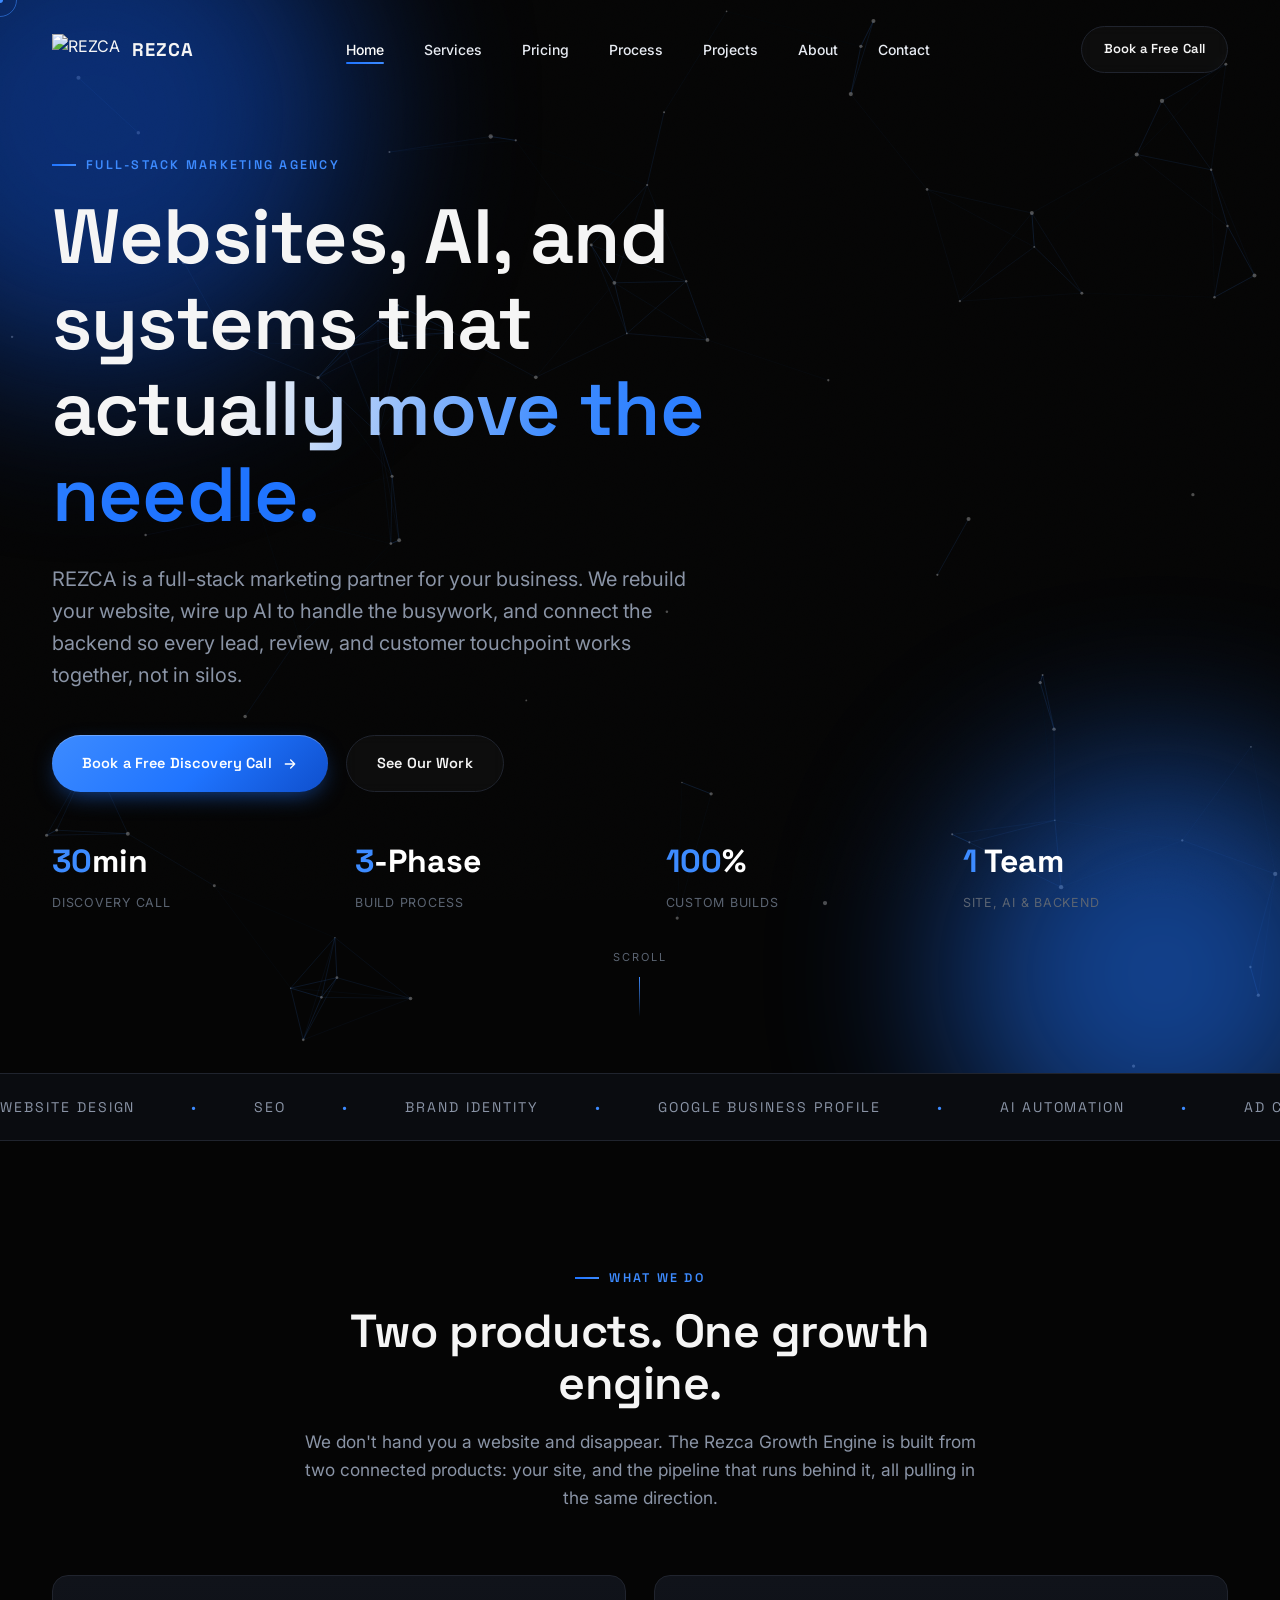
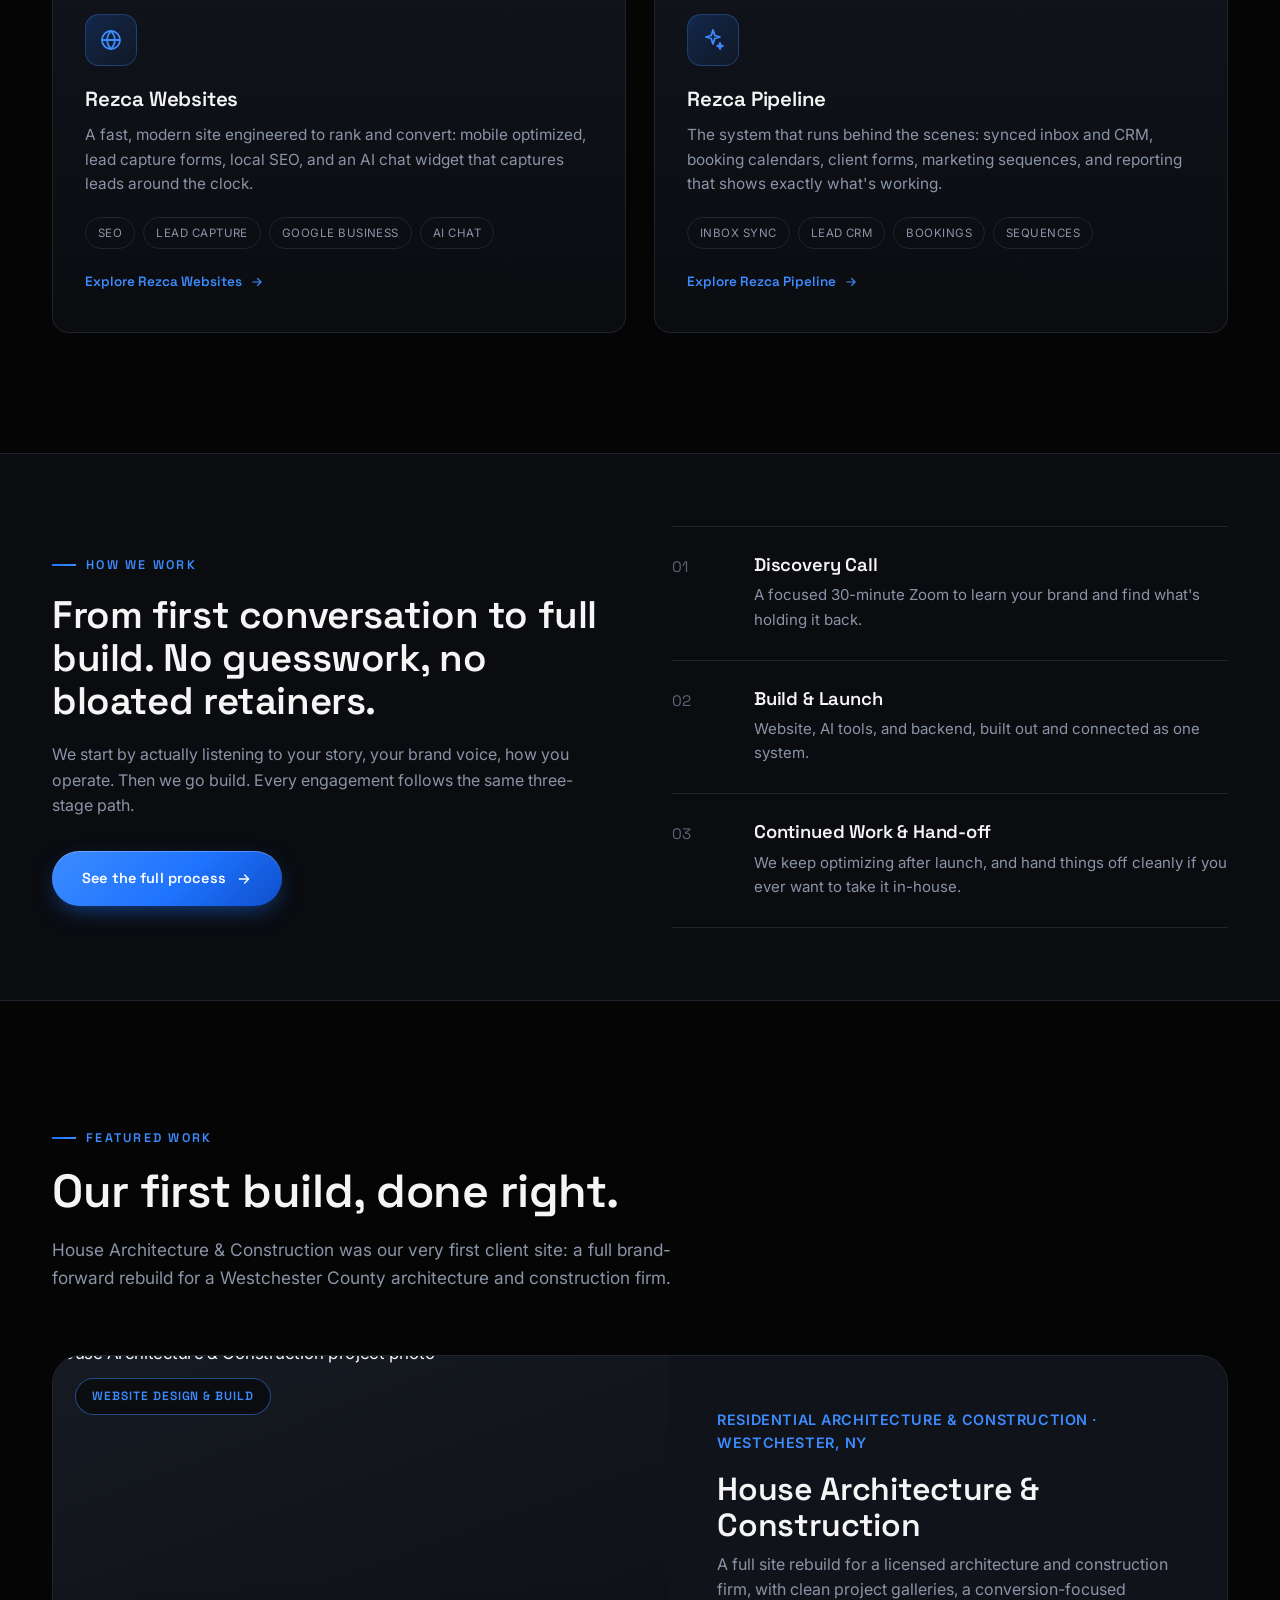
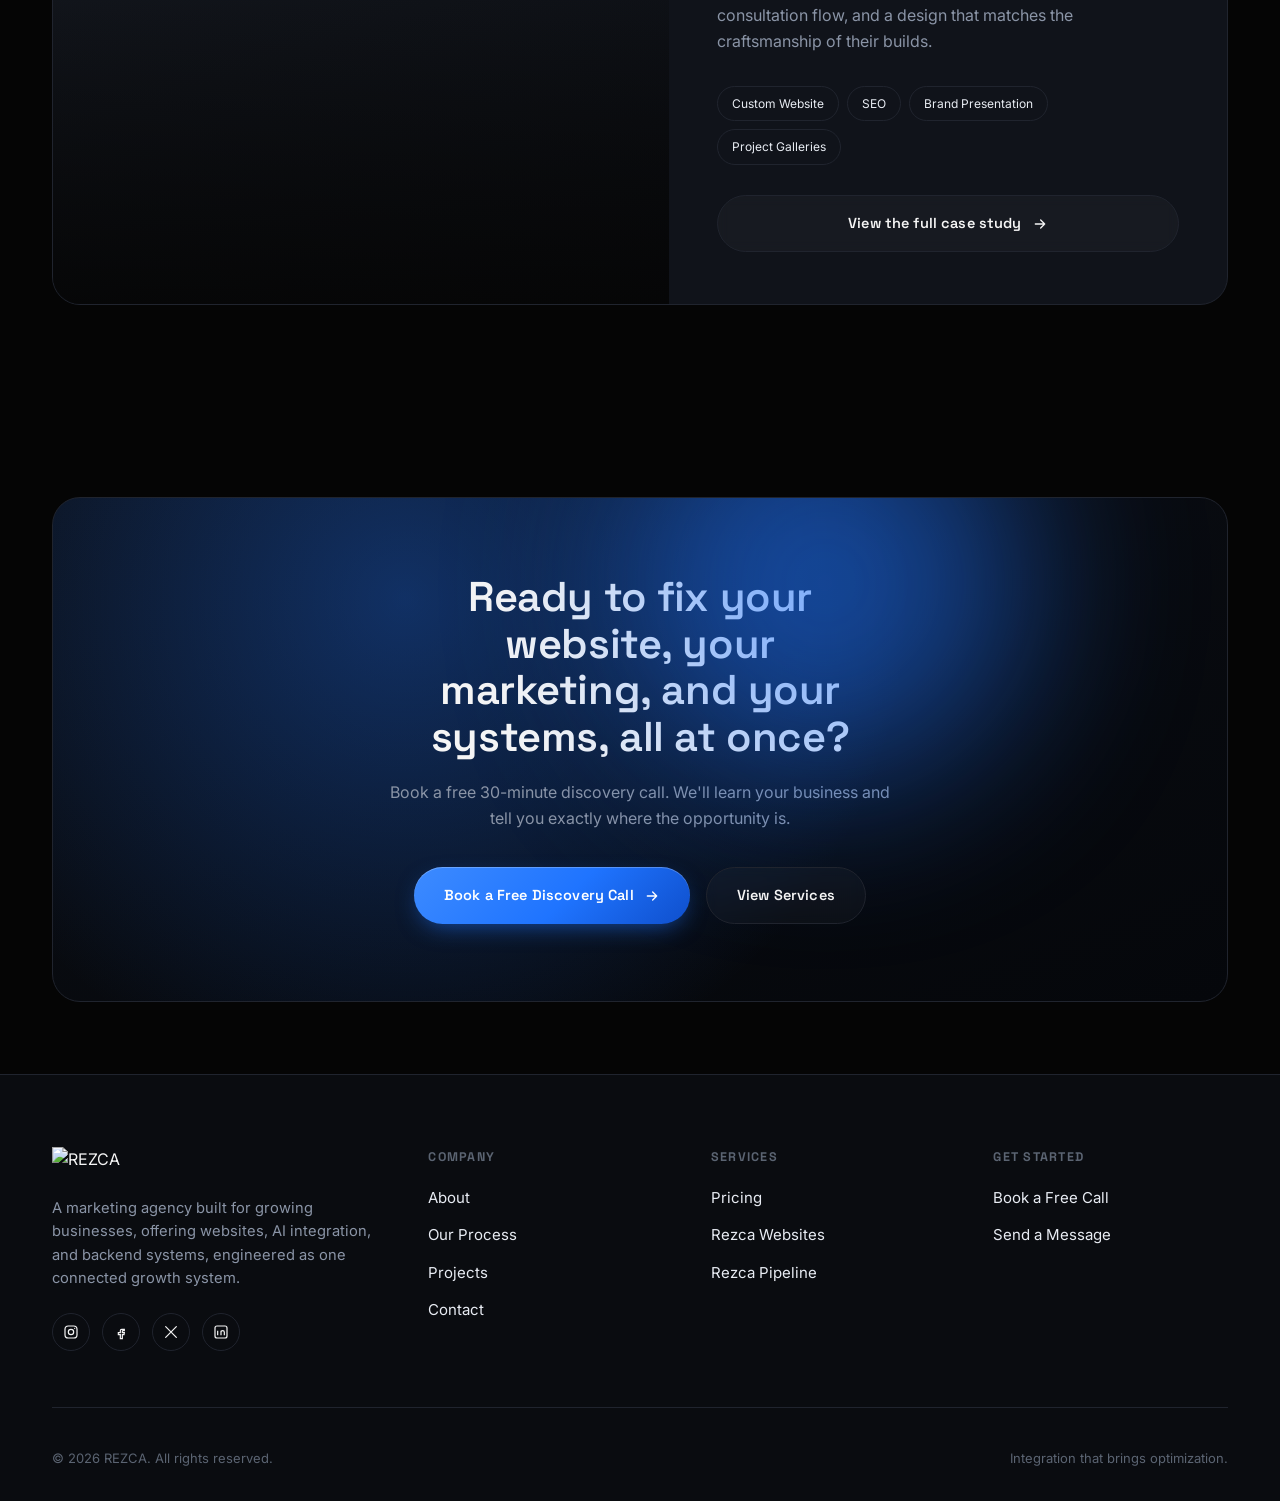
==== commit ddd4f94d: "Rebrand services into Rezca Websites / Rezca Pipeline, add social links Restructure services and hom" ====
--- a/index.html
+++ b/index.html
@@ -131,21 +131,21 @@
   <div class="container">
     <div class="section-head center" data-reveal>
       <div class="eyebrow" style="justify-content:center;">What we do</div>
-      <h2>Three pillars. One growth engine.</h2>
-      <p>We don't hand you a website and disappear. Every build is designed to work as one connected system: your site, your AI tools, and your backend, all pulling in the same direction.</p>
-    </div>
-
-    <div class="grid grid-3" data-stagger>
+      <h2>Two products. One growth engine.</h2>
+      <p>We don't hand you a website and disappear. The Rezca Growth Engine is built from two connected products: your site, and the pipeline that runs behind it, all pulling in the same direction.</p>
+    </div>
+
+    <div class="grid grid-2" data-stagger>
       <div class="card">
         <div class="icon-badge">
           <svg viewBox="0 0 24 24" fill="none" stroke="currentColor" stroke-width="1.8" stroke-linecap="round" stroke-linejoin="round"><circle cx="12" cy="12" r="9"/><path d="M3 12h18M12 3c2.5 2.7 3.8 6 3.8 9s-1.3 6.3-3.8 9c-2.5-2.7-3.8-6-3.8-9s1.3-6.3 3.8-9z"/></svg>
         </div>
-        <h3>Website Build</h3>
-        <p>A fast, modern site engineered to rank and convert: SEO, design, brand image, and a Google Business Profile set up to win local search.</p>
+        <h3>Rezca Websites</h3>
+        <p>A fast, modern site engineered to rank and convert: mobile optimized, lead capture forms, local SEO, and an AI chat widget that captures leads around the clock.</p>
         <ul class="tag-list">
-          <li>SEO</li><li>Design</li><li>Brand Image</li><li>Google Business</li>
-        </ul>
-        <a href="/services#website" class="card-link">Explore website builds
+          <li>SEO</li><li>Lead Capture</li><li>Google Business</li><li>AI Chat</li>
+        </ul>
+        <a href="/services#websites" class="card-link">Explore Rezca Websites
           <svg viewBox="0 0 24 24" fill="none" stroke="currentColor" stroke-width="2" stroke-linecap="round" stroke-linejoin="round"><path d="M5 12h14M13 6l6 6-6 6"/></svg>
         </a>
       </div>
@@ -154,26 +154,12 @@
         <div class="icon-badge">
           <svg viewBox="0 0 24 24" fill="none" stroke="currentColor" stroke-width="1.8" stroke-linecap="round" stroke-linejoin="round"><path d="M12 2l1.8 5.5L19 9l-5.2 1.5L12 16l-1.8-5.5L5 9l5.2-1.5L12 2z"/><path d="M19 15l.8 2.4L22 18l-2.2.6L19 21l-.8-2.4L16 18l2.2-.6L19 15z"/></svg>
         </div>
-        <h3>AI Integration</h3>
-        <p>AI that actually does the work: an email organizer and drafter, on-brand ad creation, scheduled social media posts, auto-generated blog posts, and automated customer emails for discounts, launches, and events.</p>
+        <h3>Rezca Pipeline</h3>
+        <p>The system that runs behind the scenes: synced inbox and CRM, booking calendars, client forms, marketing sequences, and reporting that shows exactly what's working.</p>
         <ul class="tag-list">
-          <li>Email AI</li><li>Ad Creation</li><li>Social Media</li><li>Auto Blog</li><li>Auto Email</li>
-        </ul>
-        <a href="/services#ai" class="card-link">Explore AI integration
-          <svg viewBox="0 0 24 24" fill="none" stroke="currentColor" stroke-width="2" stroke-linecap="round" stroke-linejoin="round"><path d="M5 12h14M13 6l6 6-6 6"/></svg>
-        </a>
-      </div>
-
-      <div class="card">
-        <div class="icon-badge">
-          <svg viewBox="0 0 24 24" fill="none" stroke="currentColor" stroke-width="1.8" stroke-linecap="round" stroke-linejoin="round"><ellipse cx="12" cy="5" rx="8" ry="3"/><path d="M4 5v6c0 1.7 3.6 3 8 3s8-1.3 8-3V5"/><path d="M4 11v6c0 1.7 3.6 3 8 3s8-1.3 8-3v-6"/></svg>
-        </div>
-        <h3>Backend Systems</h3>
-        <p>The infrastructure most businesses never get: a real CRM to track every customer and lead, plus email campaigns that run on autopilot.</p>
-        <ul class="tag-list">
-          <li>CRM</li><li>Email Campaigns</li><li>Automation</li>
-        </ul>
-        <a href="/services#backend" class="card-link">Explore backend systems
+          <li>Inbox Sync</li><li>Lead CRM</li><li>Bookings</li><li>Sequences</li>
+        </ul>
+        <a href="/services#pipeline" class="card-link">Explore Rezca Pipeline
           <svg viewBox="0 0 24 24" fill="none" stroke="currentColor" stroke-width="2" stroke-linecap="round" stroke-linejoin="round"><path d="M5 12h14M13 6l6 6-6 6"/></svg>
         </a>
       </div>
@@ -268,6 +254,8 @@
         <img src="images/logo-plain-transparent.png" alt="REZCA">
         <p>A marketing agency built for growing businesses, offering websites, AI integration, and backend systems, engineered as one connected growth system.</p>
         <div class="social-row">
+          <a href="https://www.instagram.com/rezcagroup/" target="_blank" rel="noopener" aria-label="Instagram"><svg viewBox="0 0 24 24" fill="none" stroke="currentColor" stroke-width="1.8"><rect x="3" y="3" width="18" height="18" rx="5"/><circle cx="12" cy="12" r="4"/><circle cx="17.5" cy="6.5" r="1" fill="currentColor" stroke="none"/></svg></a>
+          <a href="https://www.facebook.com/profile.php?id=61592644222754" target="_blank" rel="noopener" aria-label="Facebook"><svg viewBox="0 0 24 24" fill="none" stroke="currentColor" stroke-width="1.8"><path d="M15 8h-2a2 2 0 00-2 2v3H8v3h3v6h3v-6h2.5l.5-3h-3v-2a1 1 0 011-1h2V8z"/></svg></a>
           <a href="https://x.com/Rezcagroup" target="_blank" rel="noopener" aria-label="X (Twitter)"><svg viewBox="0 0 24 24" fill="none" stroke="currentColor" stroke-width="1.8" stroke-linecap="round"><path d="M4 4l16 16M20 4L4 20"/></svg></a>
           <a href="https://www.linkedin.com/company/rezcagroup/" target="_blank" rel="noopener" aria-label="LinkedIn"><svg viewBox="0 0 24 24" fill="none" stroke="currentColor" stroke-width="1.8"><rect x="3" y="3" width="18" height="18" rx="3"/><path d="M7 10v7M7 7v.01M12 17v-4.5a2.5 2.5 0 015 0V17M12 10v7"/></svg></a>
         </div>
@@ -285,9 +273,8 @@
         <h5>Services</h5>
         <ul>
           <li><a href="/pricing">Pricing</a></li>
-          <li><a href="/services#website">Website Build</a></li>
-          <li><a href="/services#ai">AI Integration</a></li>
-          <li><a href="/services#backend">Backend Systems</a></li>
+          <li><a href="/services#websites">Rezca Websites</a></li>
+          <li><a href="/services#pipeline">Rezca Pipeline</a></li>
         </ul>
       </div>
       <div class="footer-col">
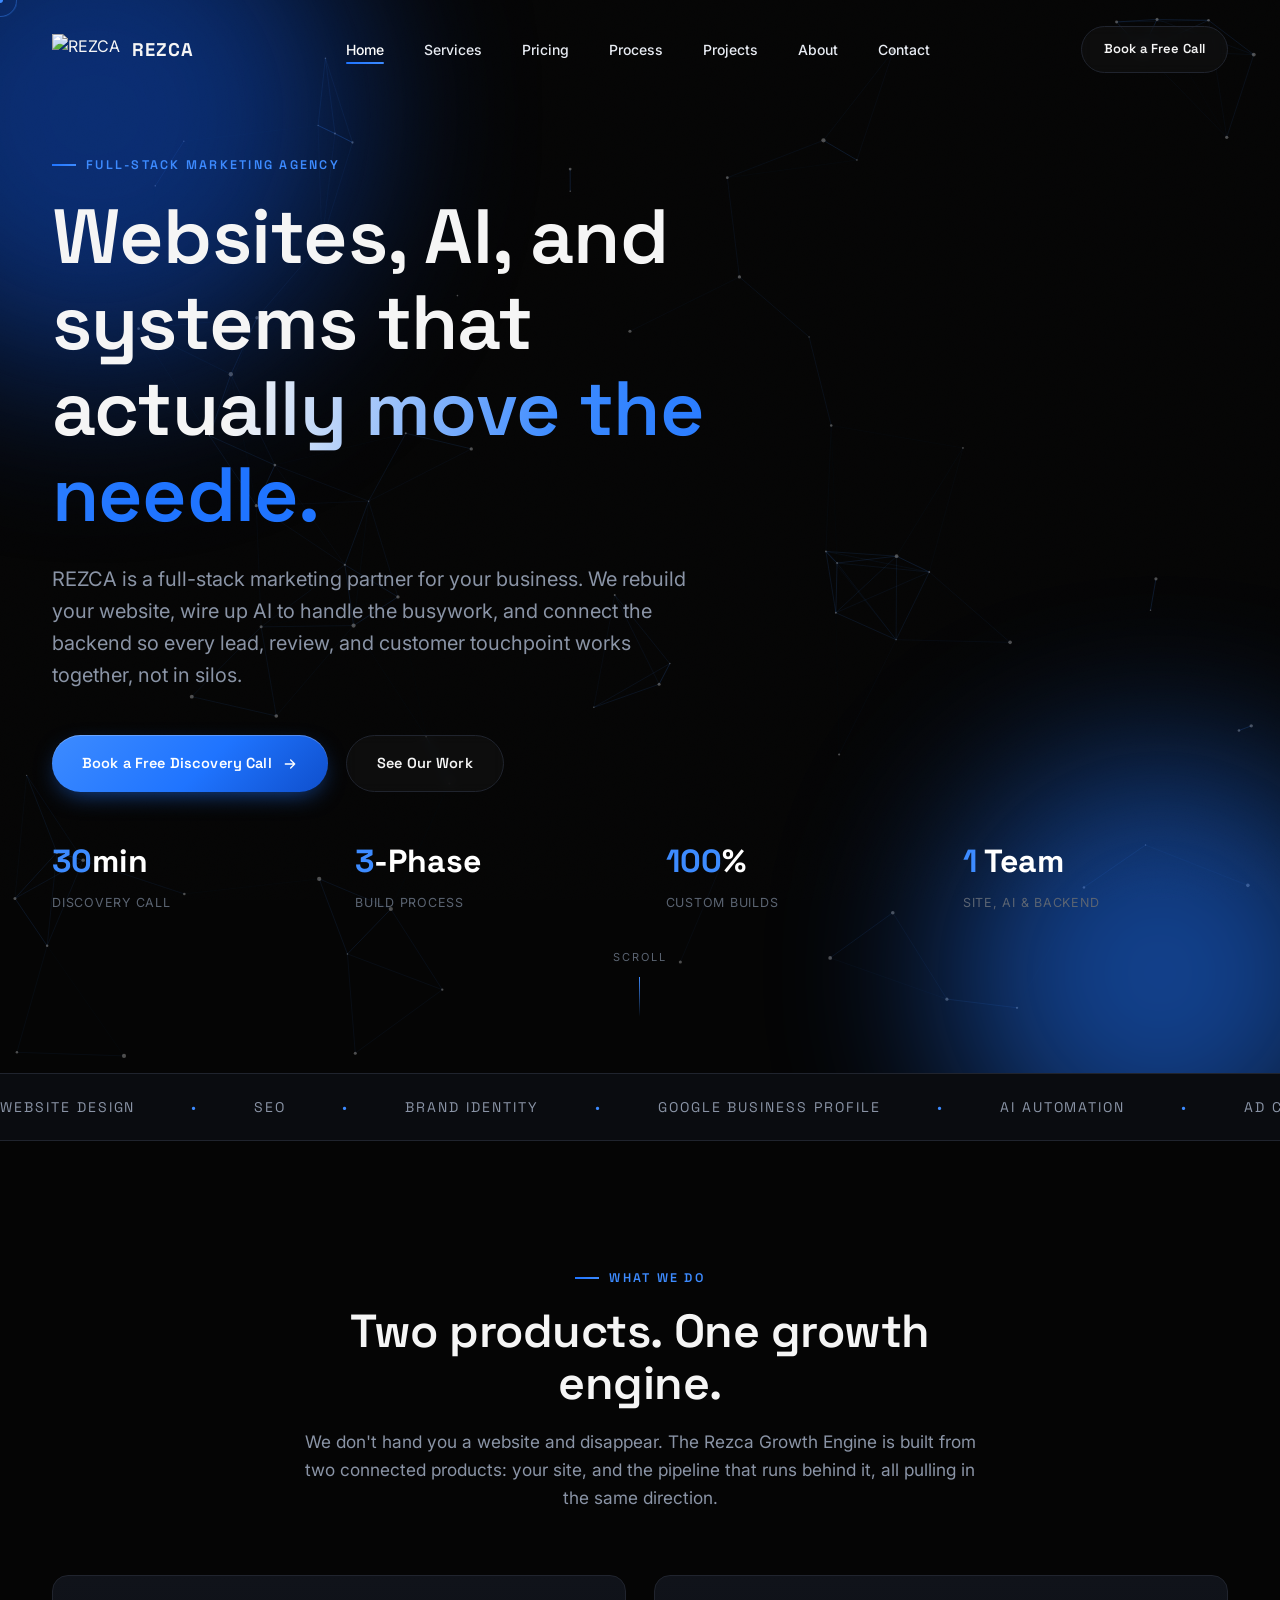
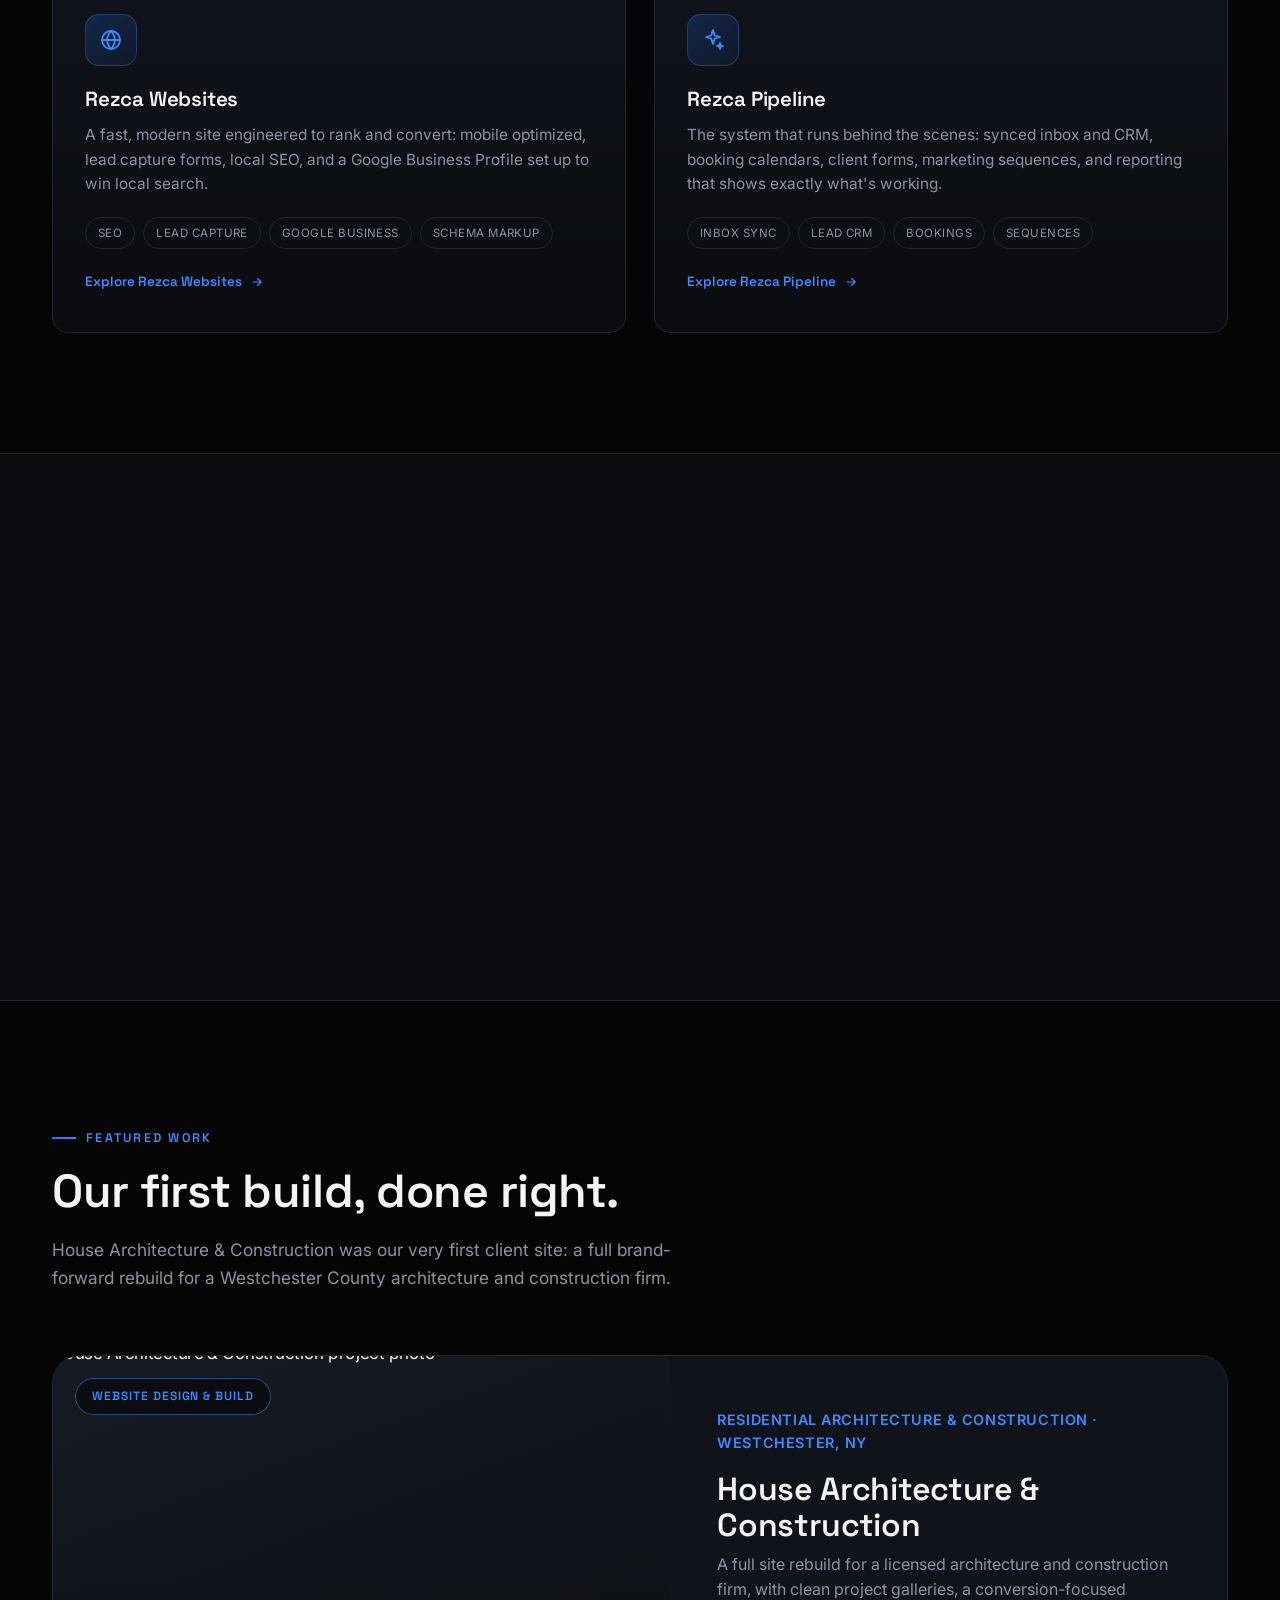
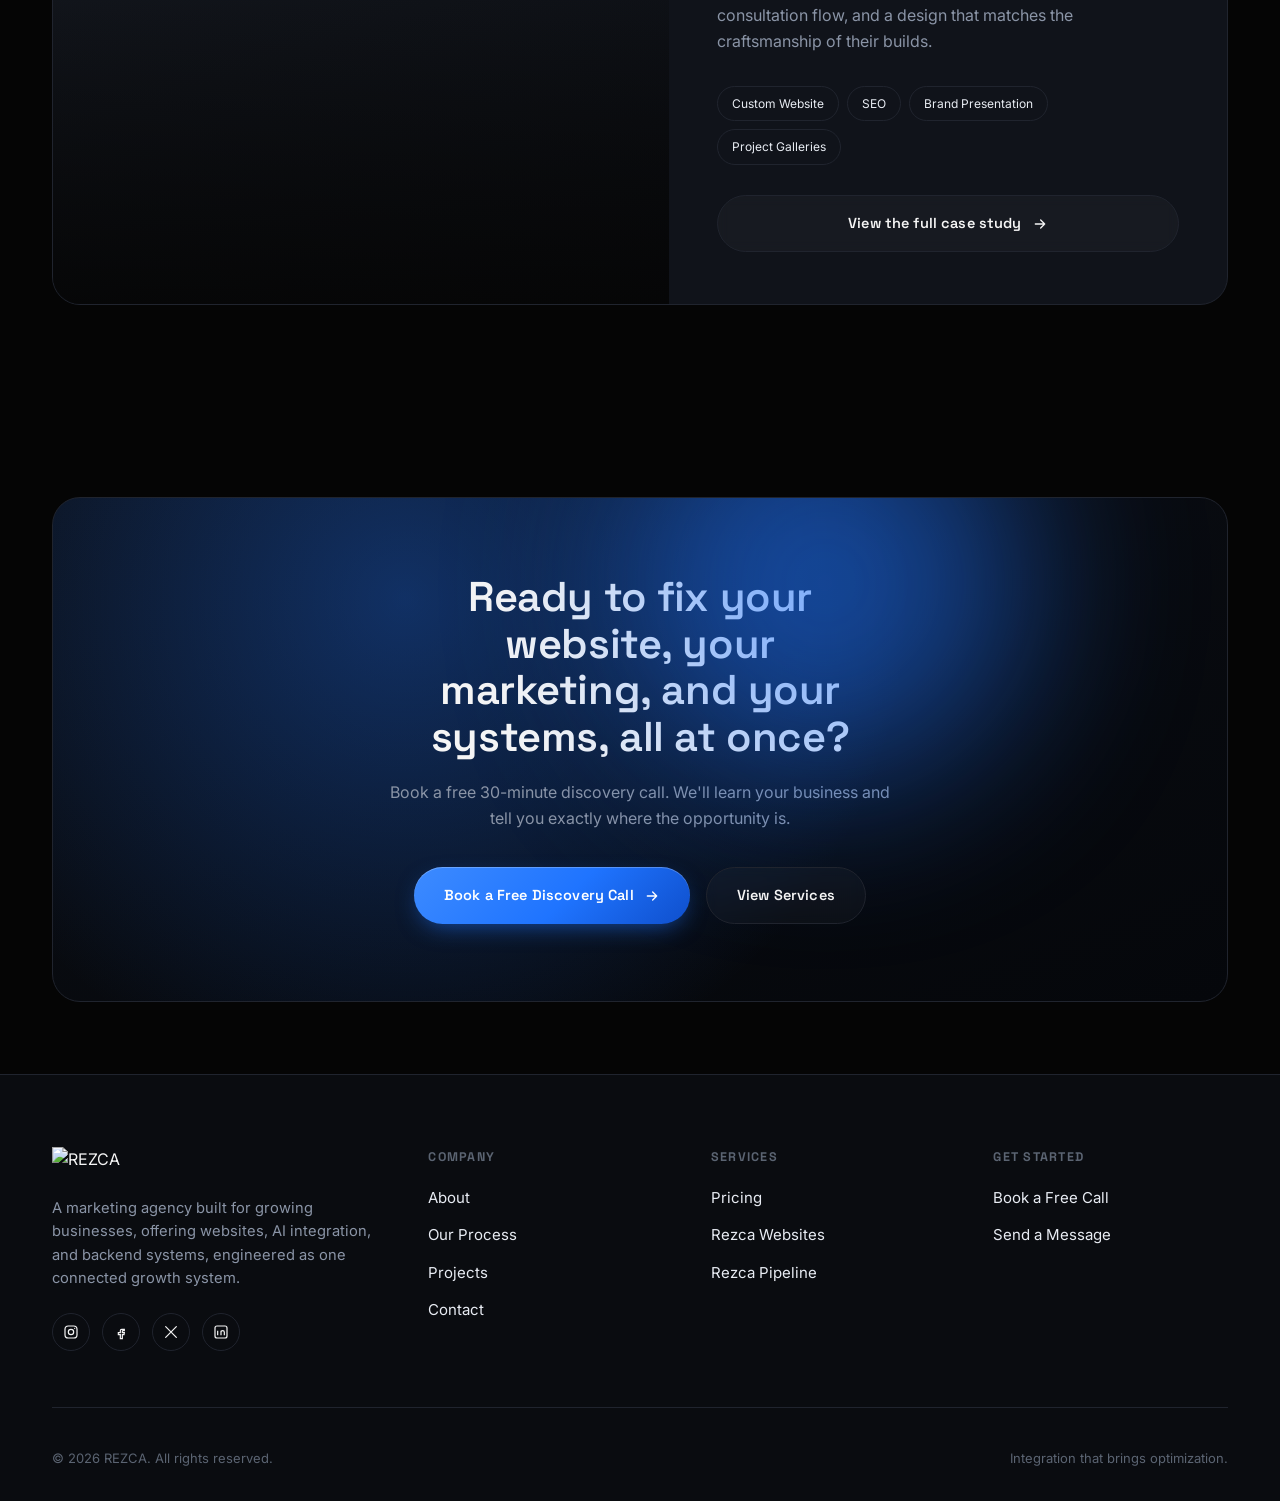
==== commit b51b1908: "Remove AI Customer Chat from Rezca Websites section Co-Authored-By: Claude Opus 4.6 <noreply@anthrop" ====
--- a/index.html
+++ b/index.html
@@ -141,9 +141,9 @@
           <svg viewBox="0 0 24 24" fill="none" stroke="currentColor" stroke-width="1.8" stroke-linecap="round" stroke-linejoin="round"><circle cx="12" cy="12" r="9"/><path d="M3 12h18M12 3c2.5 2.7 3.8 6 3.8 9s-1.3 6.3-3.8 9c-2.5-2.7-3.8-6-3.8-9s1.3-6.3 3.8-9z"/></svg>
         </div>
         <h3>Rezca Websites</h3>
-        <p>A fast, modern site engineered to rank and convert: mobile optimized, lead capture forms, local SEO, and an AI chat widget that captures leads around the clock.</p>
+        <p>A fast, modern site engineered to rank and convert: mobile optimized, lead capture forms, local SEO, and a Google Business Profile set up to win local search.</p>
         <ul class="tag-list">
-          <li>SEO</li><li>Lead Capture</li><li>Google Business</li><li>AI Chat</li>
+          <li>SEO</li><li>Lead Capture</li><li>Google Business</li><li>Schema Markup</li>
         </ul>
         <a href="/services#websites" class="card-link">Explore Rezca Websites
           <svg viewBox="0 0 24 24" fill="none" stroke="currentColor" stroke-width="2" stroke-linecap="round" stroke-linejoin="round"><path d="M5 12h14M13 6l6 6-6 6"/></svg>
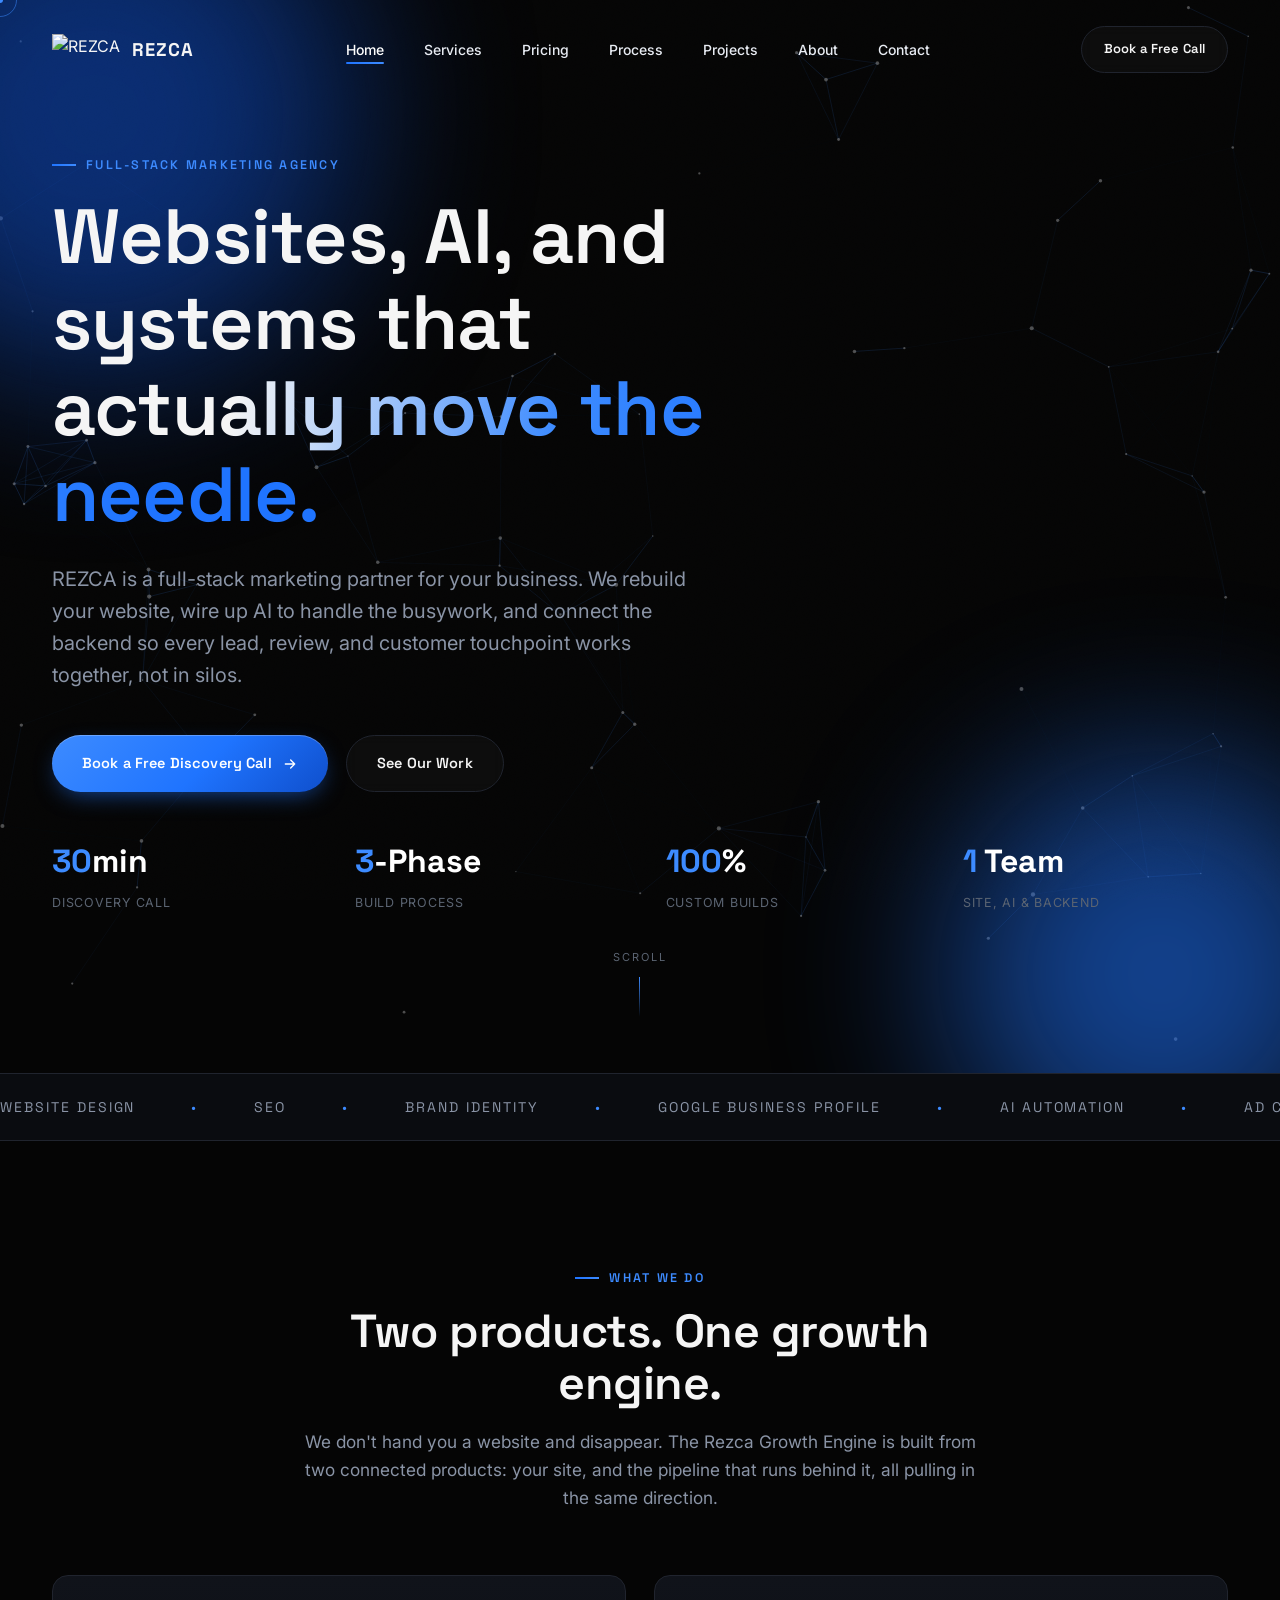
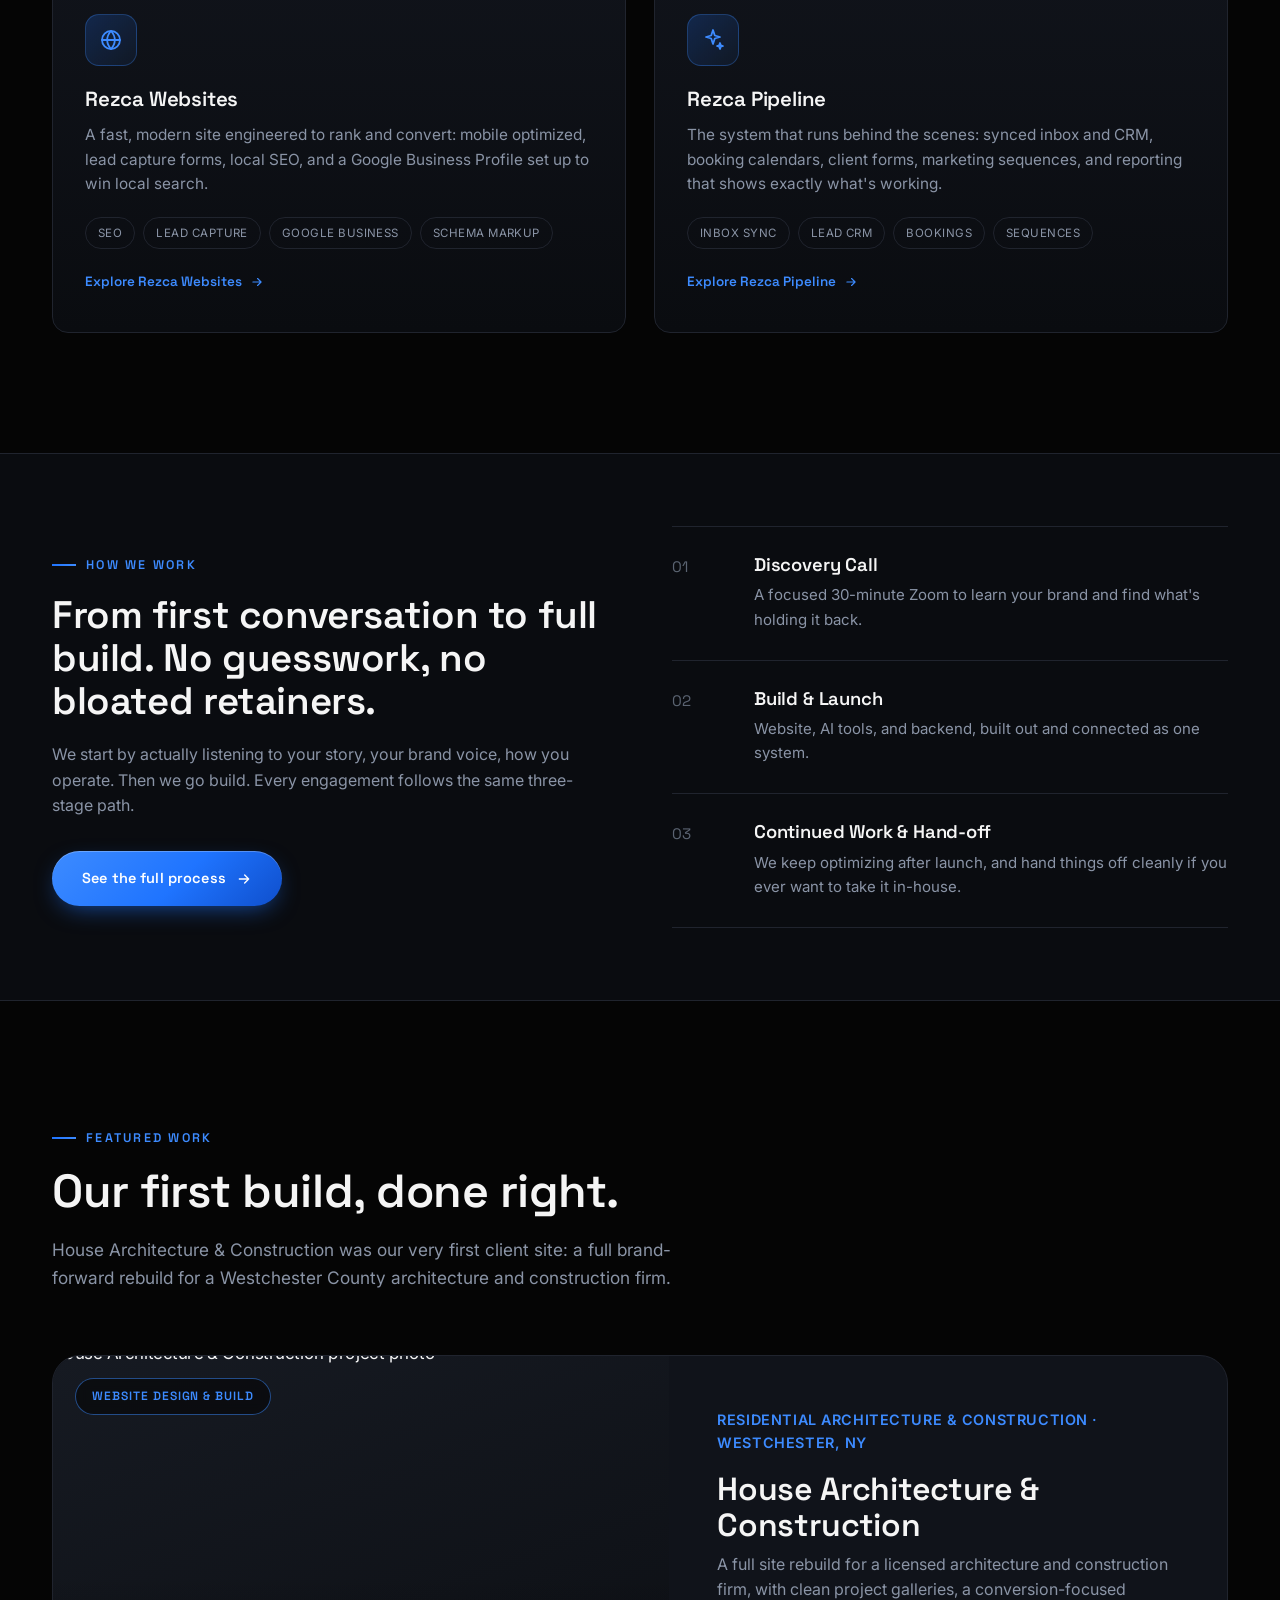
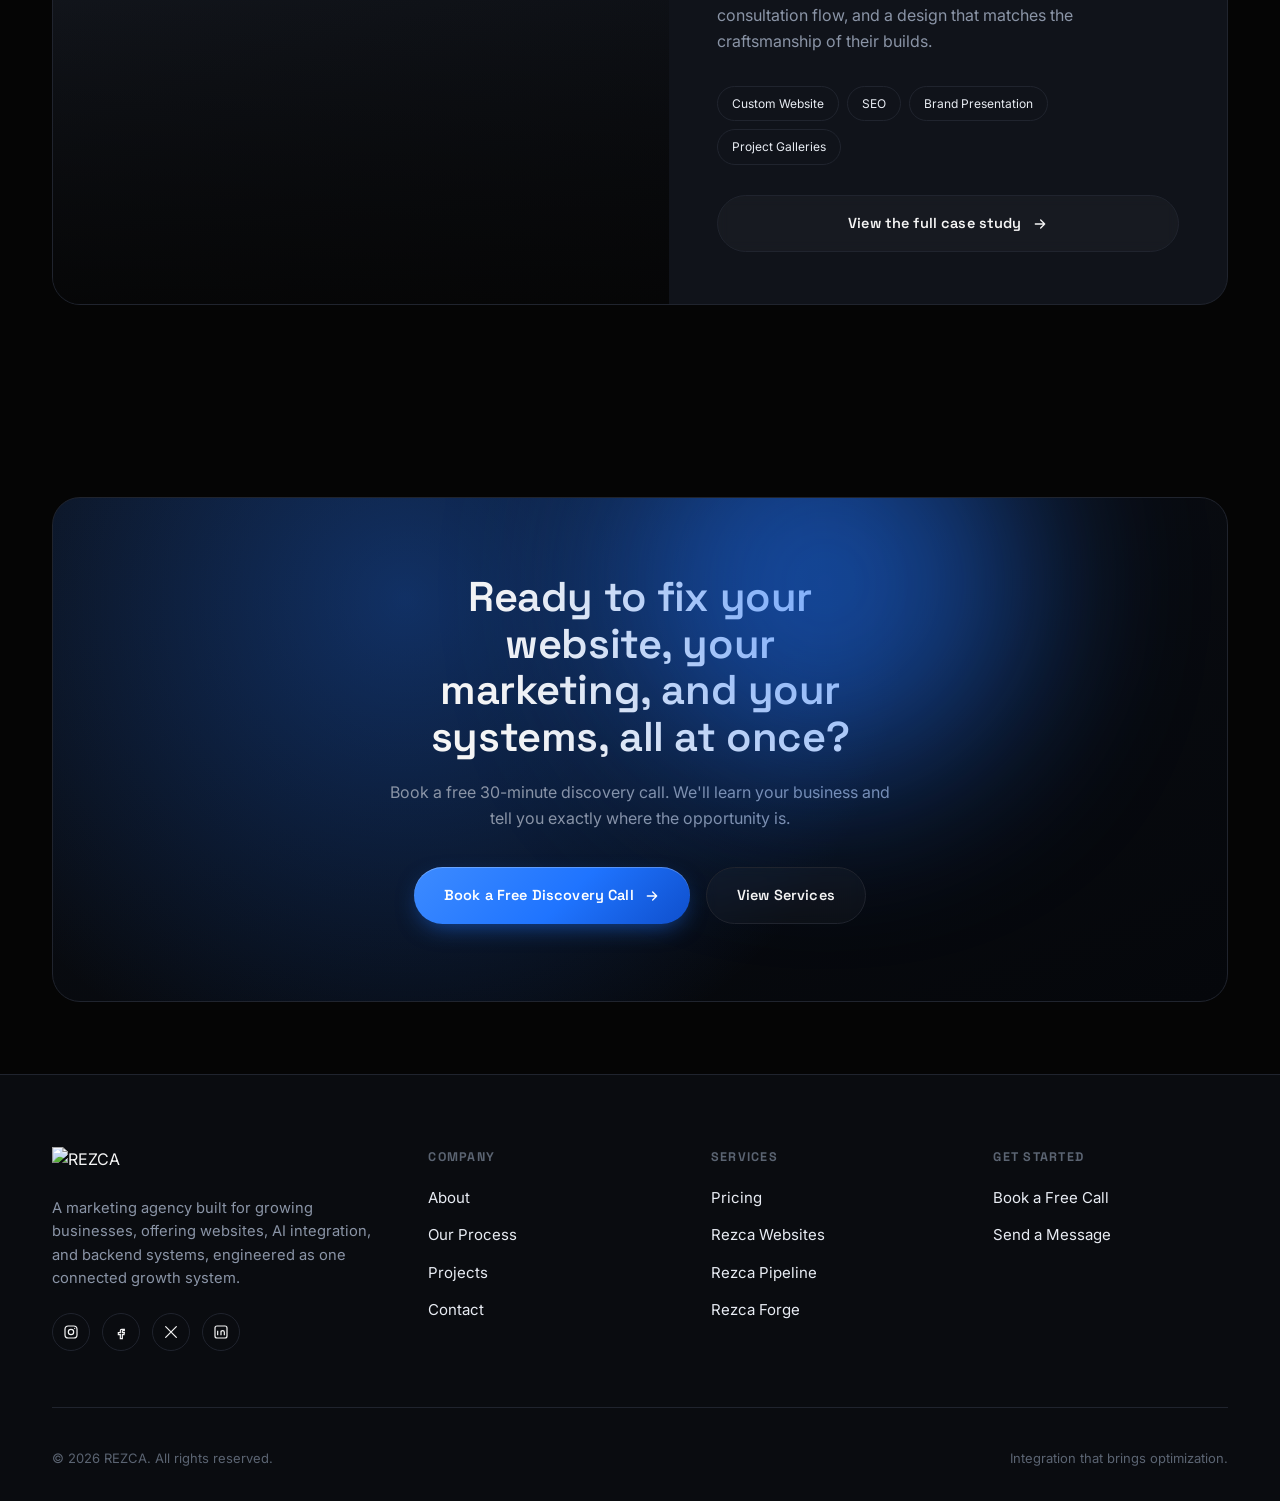
==== commit edb4ec81: "Add Rezca Forge waitlist page and update homepage title to new slogan Introduce Rezca Forge (AI conc" ====
--- a/index.html
+++ b/index.html
@@ -3,7 +3,7 @@
 <head>
 <meta charset="UTF-8">
 <meta name="viewport" content="width=device-width, initial-scale=1.0">
-<title>REZCA | Marketing That Drives Results</title>
+<title>REZCA | One Group. One Standard. One Engine.</title>
 <meta name="description" content="REZCA is a modern marketing agency offering website builds, AI integration, and backend systems designed to help your business grow.">
 <meta name="robots" content="index, follow">
 <link rel="canonical" href="https://rezcagroup.com/">
@@ -12,7 +12,7 @@
 <!-- Open Graph -->
 <meta property="og:type" content="website">
 <meta property="og:site_name" content="REZCA">
-<meta property="og:title" content="REZCA | Marketing That Drives Results">
+<meta property="og:title" content="REZCA | One Group. One Standard. One Engine.">
 <meta property="og:description" content="REZCA is a modern marketing agency offering website builds, AI integration, and backend systems designed to help your business grow.">
 <meta property="og:url" content="https://rezcagroup.com/">
 <meta property="og:image" content="https://rezcagroup.com/images/og-cover.jpg">
@@ -22,7 +22,7 @@
 
 <!-- Twitter -->
 <meta name="twitter:card" content="summary_large_image">
-<meta name="twitter:title" content="REZCA | Marketing That Drives Results">
+<meta name="twitter:title" content="REZCA | One Group. One Standard. One Engine.">
 <meta name="twitter:description" content="REZCA is a modern marketing agency offering website builds, AI integration, and backend systems designed to help your business grow.">
 <meta name="twitter:image" content="https://rezcagroup.com/images/og-cover.jpg">
 <link rel="icon" type="image/png" href="images/favicon-32.png">
@@ -275,6 +275,7 @@
           <li><a href="/pricing">Pricing</a></li>
           <li><a href="/services#websites">Rezca Websites</a></li>
           <li><a href="/services#pipeline">Rezca Pipeline</a></li>
+          <li><a href="/forge">Rezca Forge</a></li>
         </ul>
       </div>
       <div class="footer-col">
